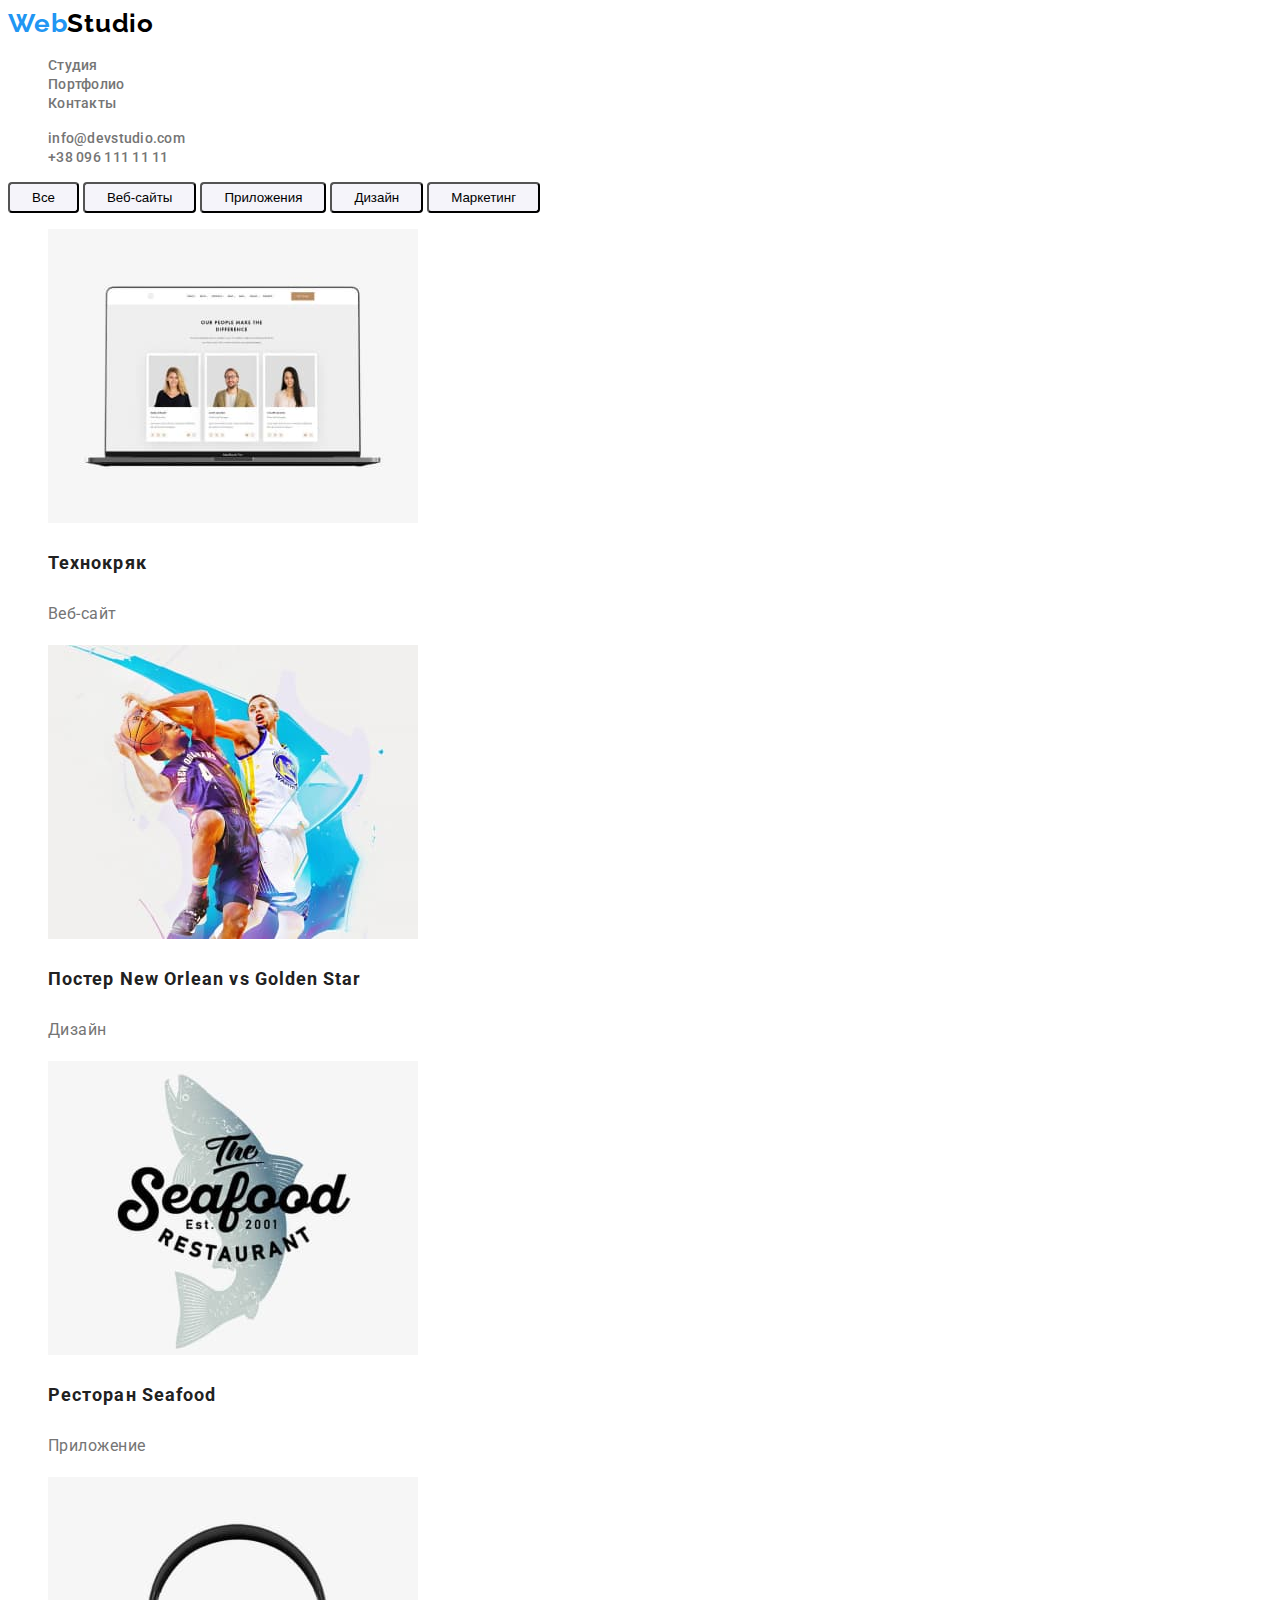
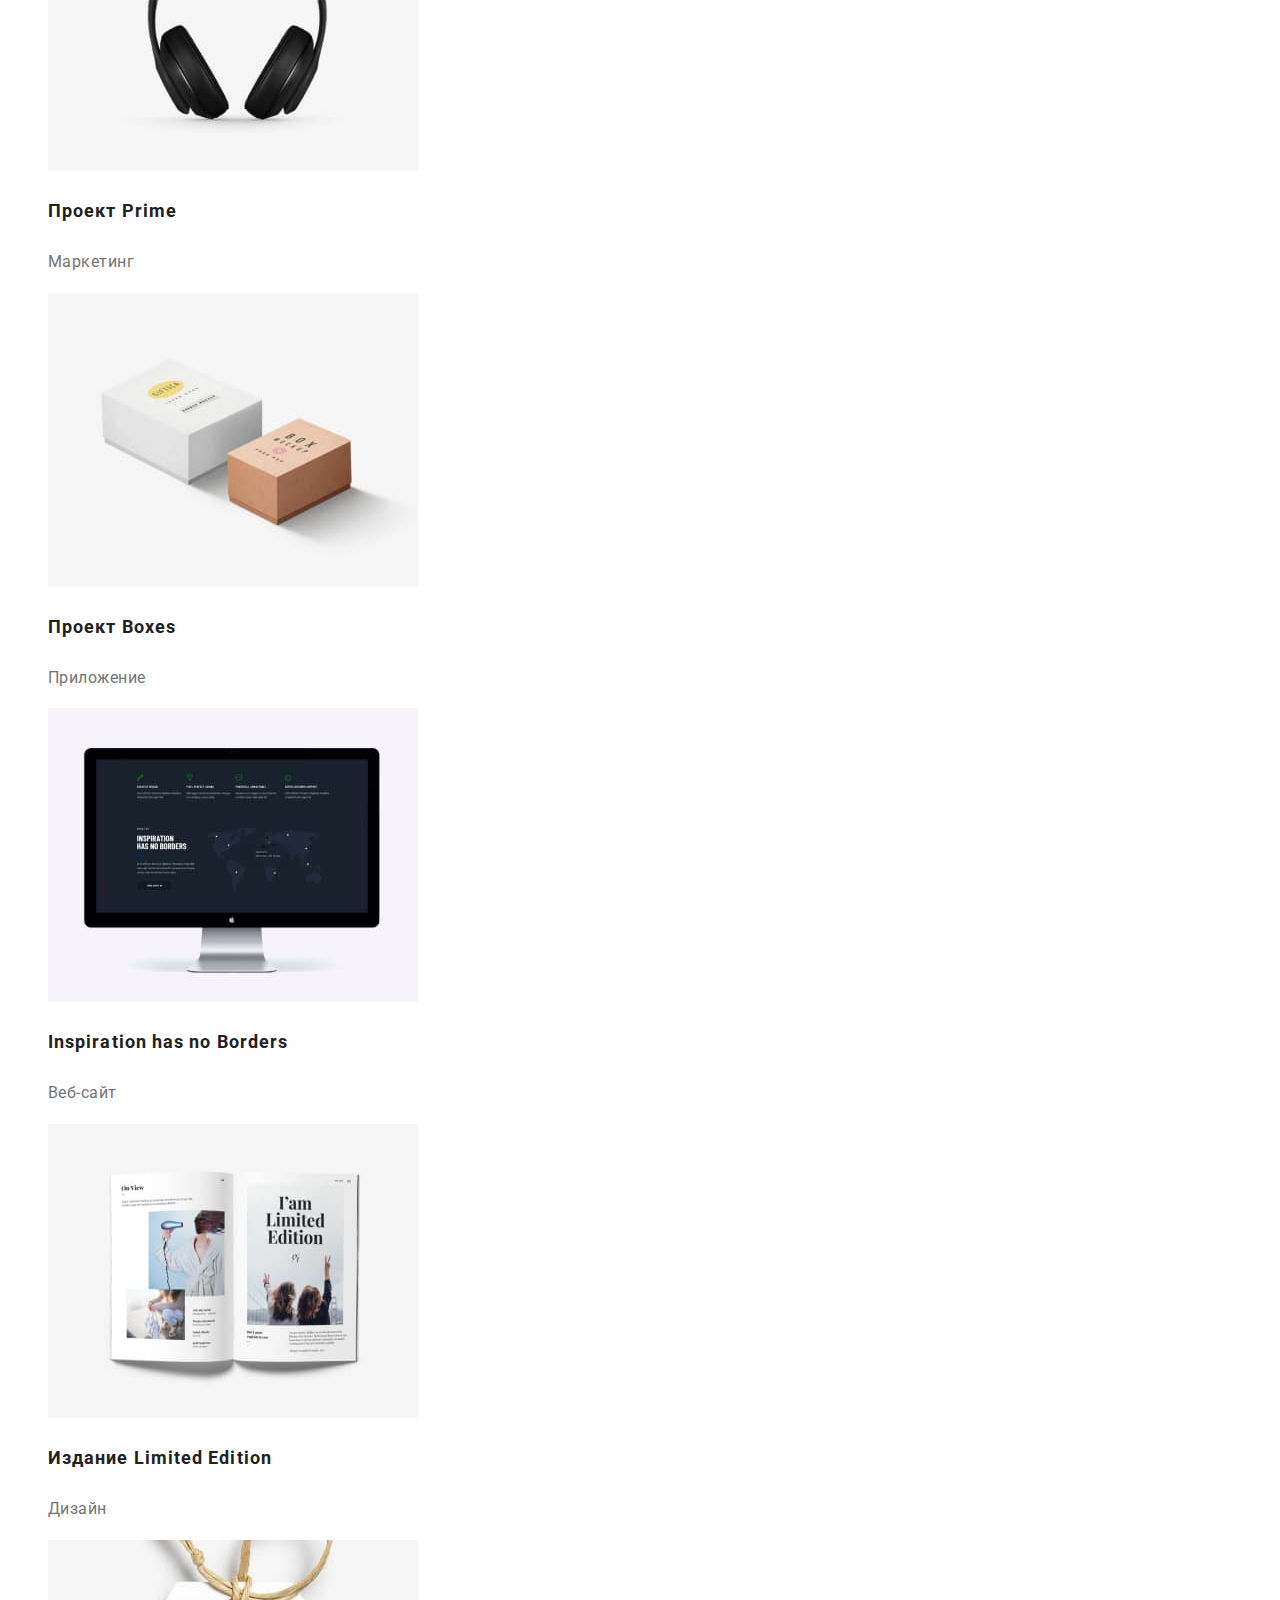
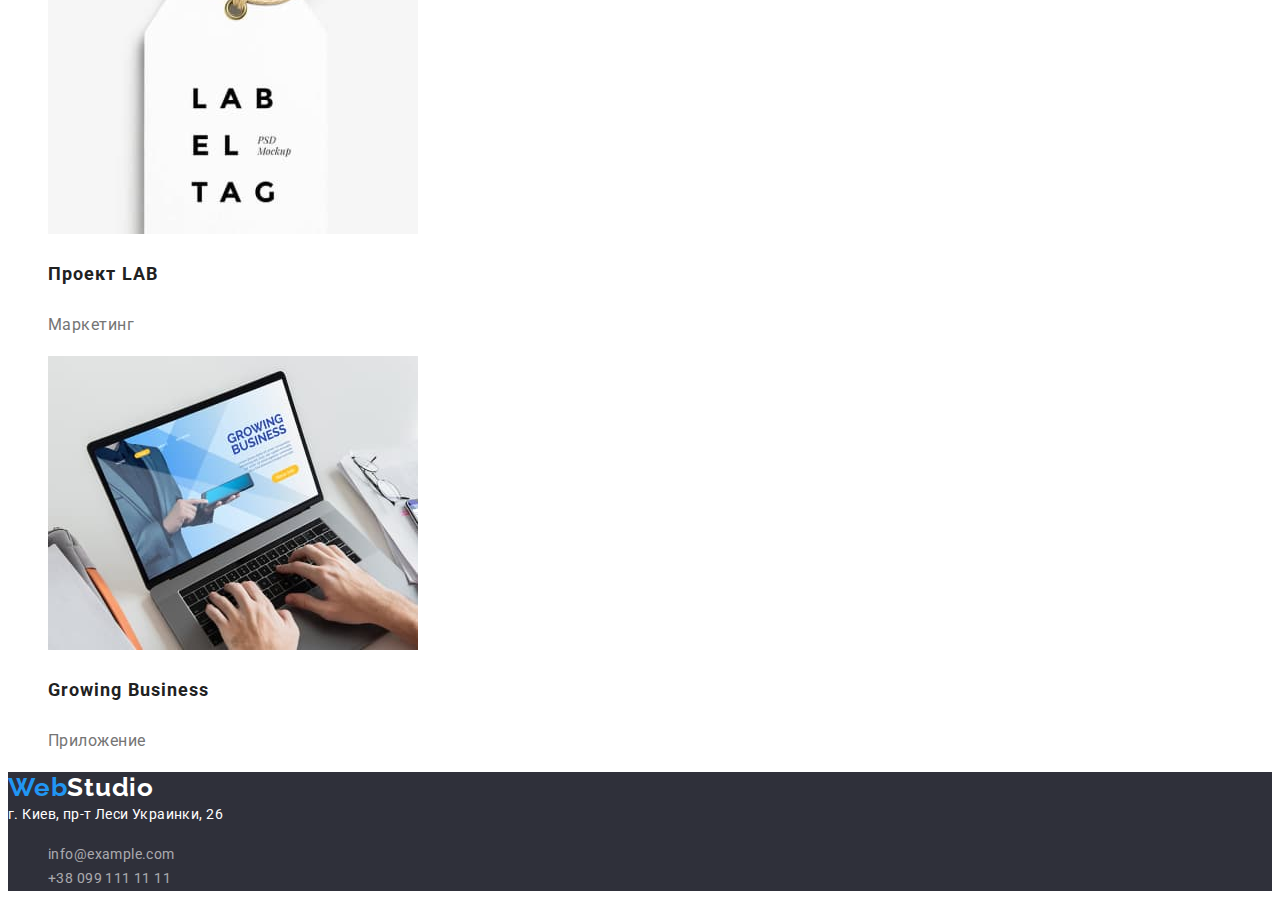
==== portfolio.html @ 0a3a9789 "Правки" ====
<!DOCTYPE html>
<html lang="ru">
  <head>
    <meta charset="UTF-8" />
    <meta http-equiv="X-UA-Compatible" content="IE=edge" />
    <meta name="viewport" content="width=device-width, initial-scale=1.0" />
    <title>Portfolio</title>
    <link rel="preconnect" href="https://fonts.googleapis.com" />
    <link rel="preconnect" href="https://fonts.gstatic.com" crossorigin />
    <link
      href="https://fonts.googleapis.com/css2?family=Raleway:wght@700&family=Roboto:wght@400;500;700;900&display=swap"
      rel="stylesheet"
    />
    <link rel="stylesheet" href="./css/styles.css" />
  </head>
  <body>
    <header class="top-main-line">
      <a class="logo-header-webstudio" href=""
        ><span class="colortext-logo">Web</span>Studio</a
      >
      <nav class="nav-header">
        <ul class="nav-header-lists">
          <li class="nav-header-list">
            <a
              class="nav-header-list-link"
              href="http://127.0.0.1:5501/index.html"
              >Студия</a
            >
          </li>
          <li class="nav-header-list">
            <a
              class="nav-header-list-link"
              href="http://127.0.0.1:5501/portfolio.html"
              >Портфолио</a
            >
          </li>
          <li class="nav-header-list">
            <a class="nav-header-list-link" href="">Контакты</a>
          </li>
        </ul>
      </nav>
      <ul class="nav-header-contacts">
        <li class="nav-header-list">
          <a
            class="nav-header-list-link contacts"
            href="mailto:info@devstudio.com"
            >info@devstudio.com</a
          >
        </li>
        <li class="nav-header-list">
          <a class="nav-header-list-link contacts" href="tel:+380961111111"
            >+38 096 111 11 11</a
          >
        </li>
      </ul>
    </header>
    <main class="main-hero">
      <section class="all-button">
        <h1 style="display: none">WebStudio</h1>
        <section class="all-button-portfolio">
          <h2 style="display: none">WebStudio</h2>
          <button class="button-portfolio" type="button">Все</button>
          <button class="button-portfolio" type="button">Веб-сайты</button>
          <button class="button-portfolio" type="button">Приложения</button>
          <button class="button-portfolio" type="button">Дизайн</button>
          <button class="button-portfolio" type="button">Маркетинг</button>
        </section>
      </section>
      <section class="hero-portfolio">
        <ul class="list-hero">
          <li class="hero-project-1">
            <img
              class="project-laptop"
              src="./img/foto-portfolio-1.jpg"
              alt="laptop"
            />
            <h3 class="name-project">Технокряк</h3>
            <p class="description-project">Веб-сайт</p>
          </li>
          <li class="hero-project-2">
            <img
              class="project-basketball"
              src="./img/foto-portfolio-2.jpg"
              alt="basketball"
            />
            <h3 class="name-project">Постер New Orlean vs Golden Star</h3>
            <p class="description-project">Дизайн</p>
          </li>
          <li class="hero-project-3">
            <img
              class="project-seafood"
              src="./img/foto-portfolio-3.jpg"
              alt="seafood"
            />
            <h3 class="name-project">Ресторан Seafood</h3>
            <p class="description-project">Приложение</p>
          </li>
          <li class="hero-project-4">
            <img
              class="project-headphones"
              src="./img/foto-portfolio-4.jpg"
              alt="headphones"
            />
            <h3 class="name-project">Проект Prime</h3>
            <p class="description-project">Маркетинг</p>
          </li>
          <li class="hero-project-5">
            <img
              class="project-boxes"
              src="./img/foto-portfolio-5.jpg"
              alt="boxes"
            />
            <h3 class="name-project">Проект Boxes</h3>
            <p class="description-project">Приложение</p>
          </li>
          <li class="hero-project-6">
            <img class="project-tv" src="./img/foto-portfolio-6.jpg" alt="tv" />
            <h3 class="name-project">Inspiration has no Borders</h3>
            <p class="description-project">Веб-сайт</p>
          </li>
          <li class="hero-project-7">
            <img
              class="project-book"
              src="./img/foto-portfolio-7.jpg"
              alt="book"
            />
            <h3 class="name-project">Издание Limited Edition</h3>
            <p class="description-project">Дизайн</p>
          </li>
          <li class="hero-project-8">
            <img
              class="project-lab"
              src="./img/foto-portfolio-8.jpg"
              alt="tag"
            />
            <h3 class="name-project">Проект LAB</h3>
            <p class="description-project">Маркетинг</p>
          </li>
          <li class="hero-project-9">
            <img
              class="project-growing-business"
              src="./img/foto-portfolio-9.jpg"
              alt="business"
            />
            <h3 class="name-project">Growing Business</h3>
            <p class="description-project">Приложение</p>
          </li>
        </ul>
      </section>
    </main>
    <footer class="lower-main-line">
      <a class="logo-footer-WebStudio" href=""
        ><span class="colortext-logo">Web</span>Studio</a
      >
      <address class="gps">г. Киев, пр-т Леси Украинки, 26</address>
      <ul class="contacts">
        <li class="contacts-foot-mail">
          <a class="foot-mail" href="mailto:info@example.com"
            >info@example.com</a
          >
        </li>
        <li class="contacts-foot-tel">
          <a class="foot-tel" href="tel:+380991111111">+38 099 111 11 11</a>
        </li>
      </ul>
    </footer>
  </body>
</html>
---- css/styles.css ----
body {
  font-family: "Roboto", sans-serif;
}
.logo-header-webstudio {
  font-family: "Raleway", sans-serif;
  font-style: normal;
  font-weight: bold;
  font-size: 26px;
  line-height: 1.19;
  letter-spacing: 0.03em;
  color: #000000;
  text-decoration: none;
}

.colortext-logo {
  color: #2196f3;
}

.nav-header-list :hover,
.nav-header-list :focus {
  color: #2196f3;
}

.nav-header-list,
.nav-header-contacts {
  list-style: none;
}

.contacts {
  color: #757575;
  text-decoration: none;
}

.nav-header-list-link {
  font-style: normal;
  font-weight: 500;
  font-size: 14px;
  line-height: 1.14;
  letter-spacing: 0.02em;
  color: #757575;
  text-decoration: none;
}

.hero-description {
  font-style: normal;
  font-weight: 900;
  font-size: 44px;
  line-height: 1.36;
  text-align: center;
  letter-spacing: 0.06em;
  text-transform: uppercase;
  color: #ffffff;
}

.hero-block {
  background: #2f303a;
}

.hero-button {
  background: #2196f3;
  box-shadow: 0px 4px 4px rgba(0, 0, 0, 0.15);
  border-radius: 4px;
  cursor: pointer;
}

.hero-button :hover,
.hero-button :focus {
  background: #188ce8;
  box-shadow: 0px 4px 4px rgba(0, 0, 0, 0.15);
  border-radius: 4px;
}

.button-name {
  font-style: normal;
  font-weight: bold;
  font-size: 16px;
  line-height: 1.87;
  display: flex;
  align-items: center;
  text-align: center;
  letter-spacing: 0.06em;
  color: #ffffff;
}

.peculiarities-work {
  font-style: normal;
  font-weight: bold;
  font-size: 14px;
  line-height: 1.14;
  letter-spacing: 0.03em;
  text-transform: uppercase;
  color: #212121;
  text-transform: uppercase;
}

.work-description {
  font-weight: normal;
  font-size: 14px;
  line-height: 1.71;
  letter-spacing: 0.03em;
  color: #757575;
}

.hours-working-title,
.our-team-peculiarities {
  font-style: normal;
  font-weight: bold;
  font-size: 36px;
  line-height: 1.16;
  text-align: center;
  letter-spacing: 0.03em;
  color: #212121;
}

.hours-working-gallery {
  list-style: none;
}

.our-team-list {
  list-style: none;
}

.worker-name {
  font-style: normal;
  font-weight: 500;
  font-size: 16px;
  line-height: 1.18;
  text-align: center;
  letter-spacing: 0.03em;
  color: #212121;
}

.our-team {
  background: #f5f4fa;
}

.our-team-position {
  font-weight: normal;
  font-size: 16px;
  line-height: 1.18;
  text-align: center;
  letter-spacing: 0.03em;
  color: #757575;
}
.gps {
  font-style: normal;
  font-weight: normal;
  font-size: 14px;
  line-height: 1.71;
  letter-spacing: 0.03em;
  color: #ffffff;
}

.lower-main-line {
  background: #2f303a;
}

.logo-footer-WebStudio {
  font-family: "Raleway", sans-serif;
  font-style: normal;
  font-weight: bold;
  font-size: 26px;
  line-height: 1.18;
  letter-spacing: 0.03em;
  color: #ffffff;
  text-decoration: none;
}

.foot-mail,
.foot-tel {
  font-style: normal;
  font-weight: normal;
  font-size: 14px;
  line-height: 1.71;
  letter-spacing: 0.03em;
  text-decoration: none;
  color: #ffffff99;
}
.contacts {
  list-style: none;
}

.foot-mail:hover,
.foot-mail:focus,
.foot-tel:hover,
.foot-tel:focus {
  color: #2196f3;
}

.button-portfolio {
  padding: 6px 22px 6px 22px;
  background: #f5f4fa;
  border-radius: 4px;
}

.button-portfolio:focus,
.button-portfolio:hover {
  background: #2196f3;
  box-shadow: 0px 3px 1px rgba(0, 0, 0, 0.1), 0px 1px 2px rgba(0, 0, 0, 0.08),
    0px 2px 2px rgba(0, 0, 0, 0.12);
  border-radius: 4px;
}
.button-portfolio {
  cursor: pointer;
}

.button-portfolio {
  background: #f5f4fa;
  border-radius: 4px;
}

.list-hero {
  list-style: none;
}

.name-project {
  font-style: normal;
  font-weight: bold;
  font-size: 18px;
  line-height: 2;
  letter-spacing: 0.06em;
  color: #212121;
}

.description-project {
  font-weight: normal;
  font-size: 16px;
  line-height: 1.87;
  letter-spacing: 0.03em;
  color: #757575;
}
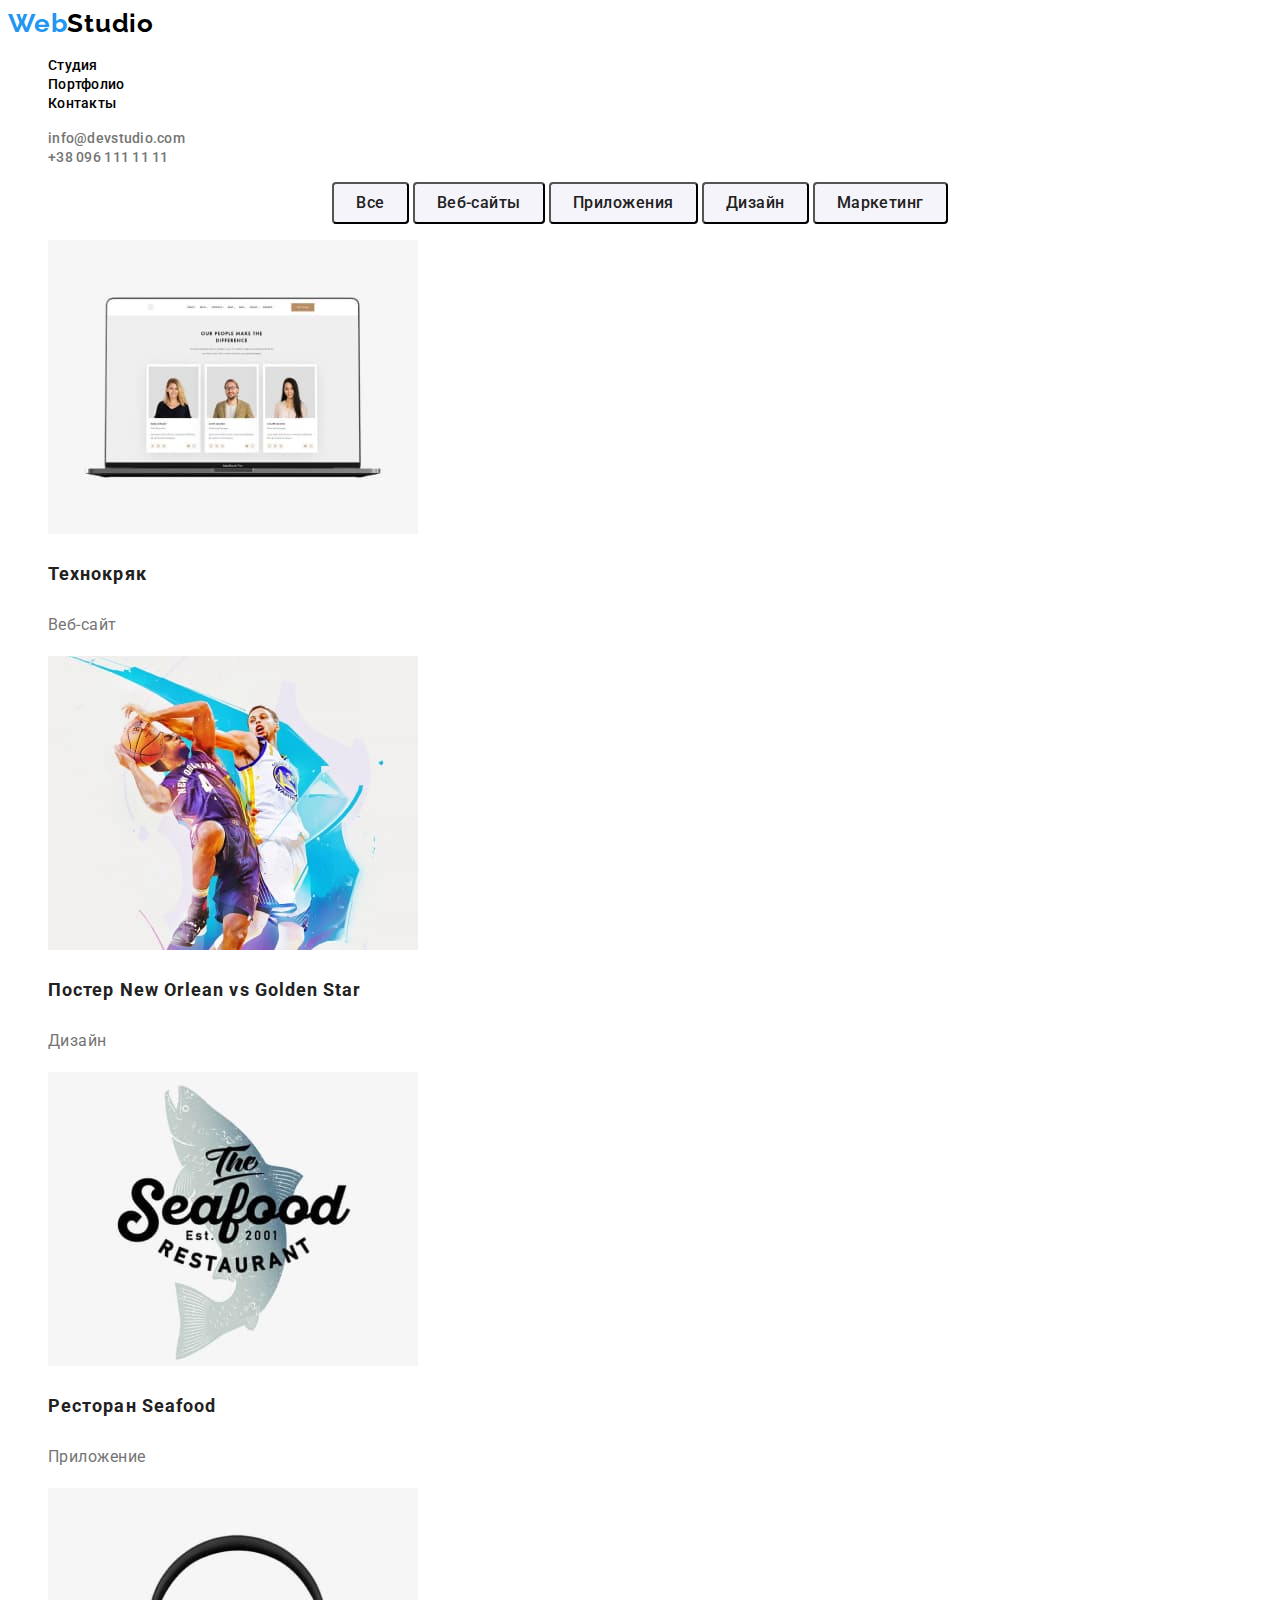
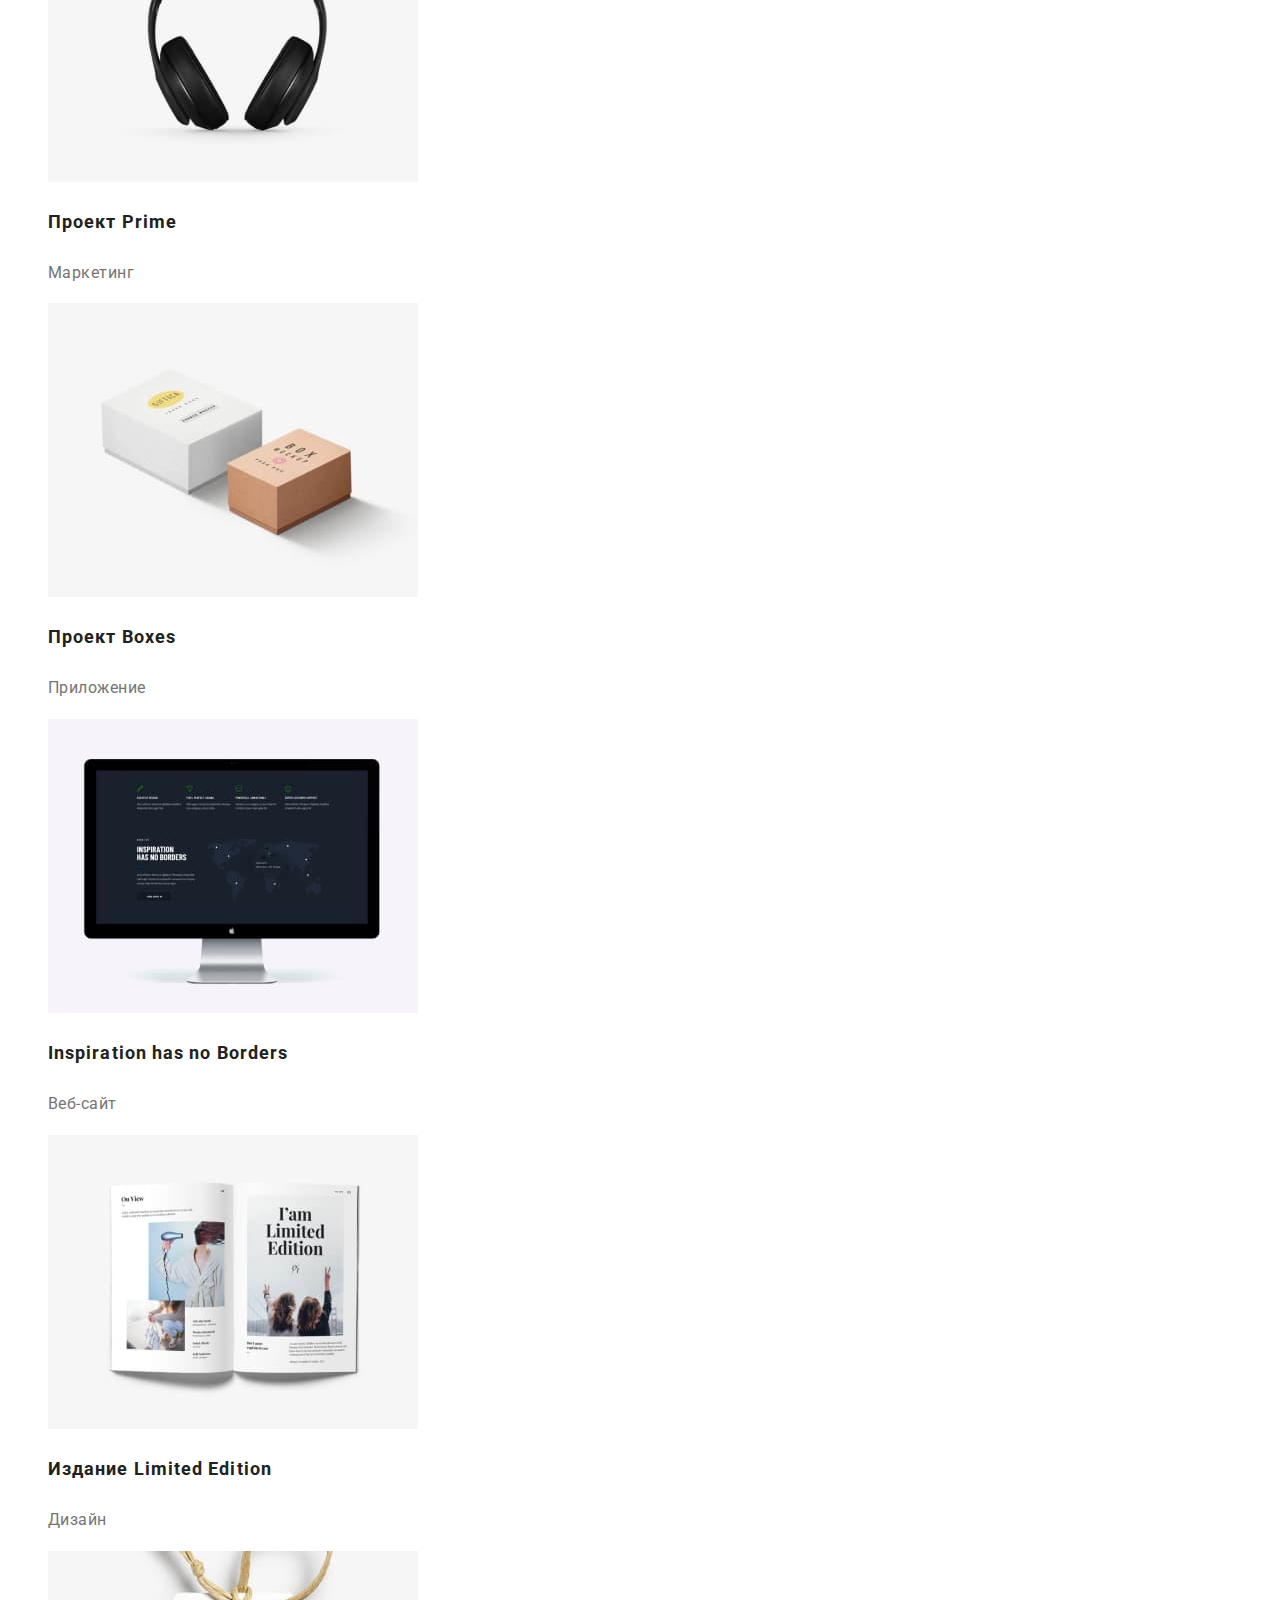
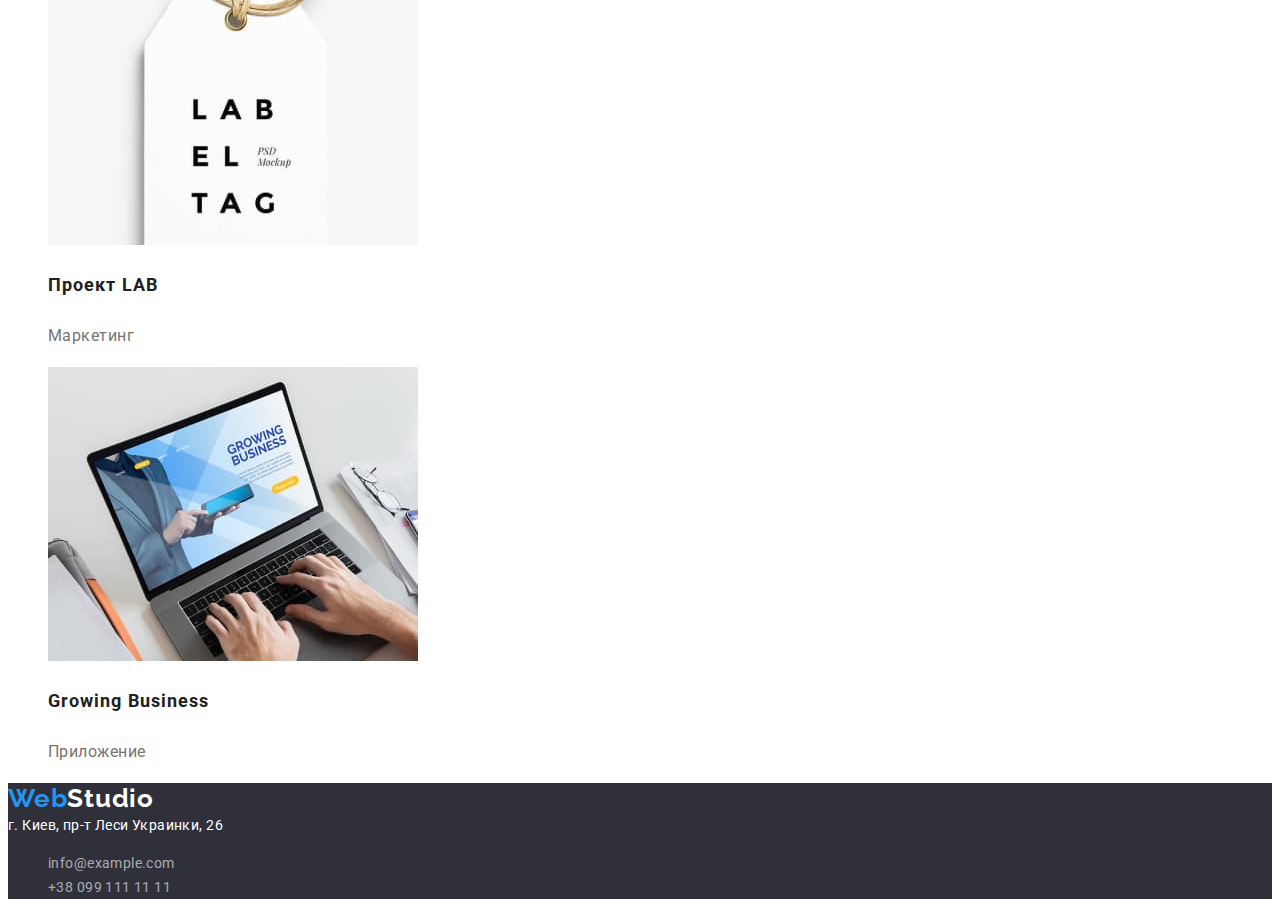
==== commit fb415ad3: "Правки" ====
--- a/portfolio.html
+++ b/portfolio.html
@@ -15,22 +15,16 @@
   </head>
   <body>
     <header class="top-main-line">
-      <a class="logo-header-webstudio" href=""
+      <a class="logo-header-webstudio" href="./index.html"
         ><span class="colortext-logo">Web</span>Studio</a
       >
       <nav class="nav-header">
         <ul class="nav-header-lists">
           <li class="nav-header-list">
-            <a
-              class="nav-header-list-link"
-              href="http://127.0.0.1:5501/index.html"
-              >Студия</a
-            >
+            <a class="nav-header-list-link" href="./index.html">Студия</a>
           </li>
           <li class="nav-header-list">
-            <a
-              class="nav-header-list-link"
-              href="http://127.0.0.1:5501/portfolio.html"
+            <a class="nav-header-list-link" href="./portfolio.html"
               >Портфолио</a
             >
           </li>
@@ -41,14 +35,12 @@
       </nav>
       <ul class="nav-header-contacts">
         <li class="nav-header-list">
-          <a
-            class="nav-header-list-link contacts"
-            href="mailto:info@devstudio.com"
+          <a class="nav-header-link contacts" href="mailto:info@devstudio.com"
             >info@devstudio.com</a
           >
         </li>
         <li class="nav-header-list">
-          <a class="nav-header-list-link contacts" href="tel:+380961111111"
+          <a class="nav-header-link contacts" href="tel:+380961111111"
             >+38 096 111 11 11</a
           >
         </li>
--- a/css/styles.css
+++ b/css/styles.css
@@ -15,7 +15,6 @@
 .colortext-logo {
   color: #2196f3;
 }
-
 .nav-header-list :hover,
 .nav-header-list :focus {
   color: #2196f3;
@@ -37,7 +36,7 @@
   font-size: 14px;
   line-height: 1.14;
   letter-spacing: 0.02em;
-  color: #757575;
+  color: #000000;
   text-decoration: none;
 }
 
@@ -54,6 +53,7 @@
 
 .hero-block {
   background: #2f303a;
+  text-align: center;
 }
 
 .hero-button {
@@ -177,6 +177,14 @@
   color: #ffffff99;
 }
 .contacts {
+  font-family: "Roboto", sans-serif;
+  font-style: normal;
+  font-weight: 500;
+  font-size: 14px;
+  line-height: 16px;
+  letter-spacing: 0.02em;
+
+  color: #757575;
   list-style: none;
 }
 
@@ -187,28 +195,32 @@
   color: #2196f3;
 }
 
+.all-button-portfolio {
+  text-align: center;
+}
+
 .button-portfolio {
+  font-family: "Roboto", sans-serif;
+  font-style: normal;
+  font-weight: 500;
+  font-size: 16px;
+  line-height: 1.62;
+  text-align: center;
+  letter-spacing: 0.03em;
+  color: #212121;
   padding: 6px 22px 6px 22px;
   background: #f5f4fa;
   border-radius: 4px;
-}
-
+  cursor: pointer;
+}
 .button-portfolio:focus,
 .button-portfolio:hover {
   background: #2196f3;
   box-shadow: 0px 3px 1px rgba(0, 0, 0, 0.1), 0px 1px 2px rgba(0, 0, 0, 0.08),
     0px 2px 2px rgba(0, 0, 0, 0.12);
   border-radius: 4px;
-}
-.button-portfolio {
-  cursor: pointer;
-}
-
-.button-portfolio {
-  background: #f5f4fa;
-  border-radius: 4px;
-}
-
+  color: #ffffff;
+}
 .list-hero {
   list-style: none;
 }
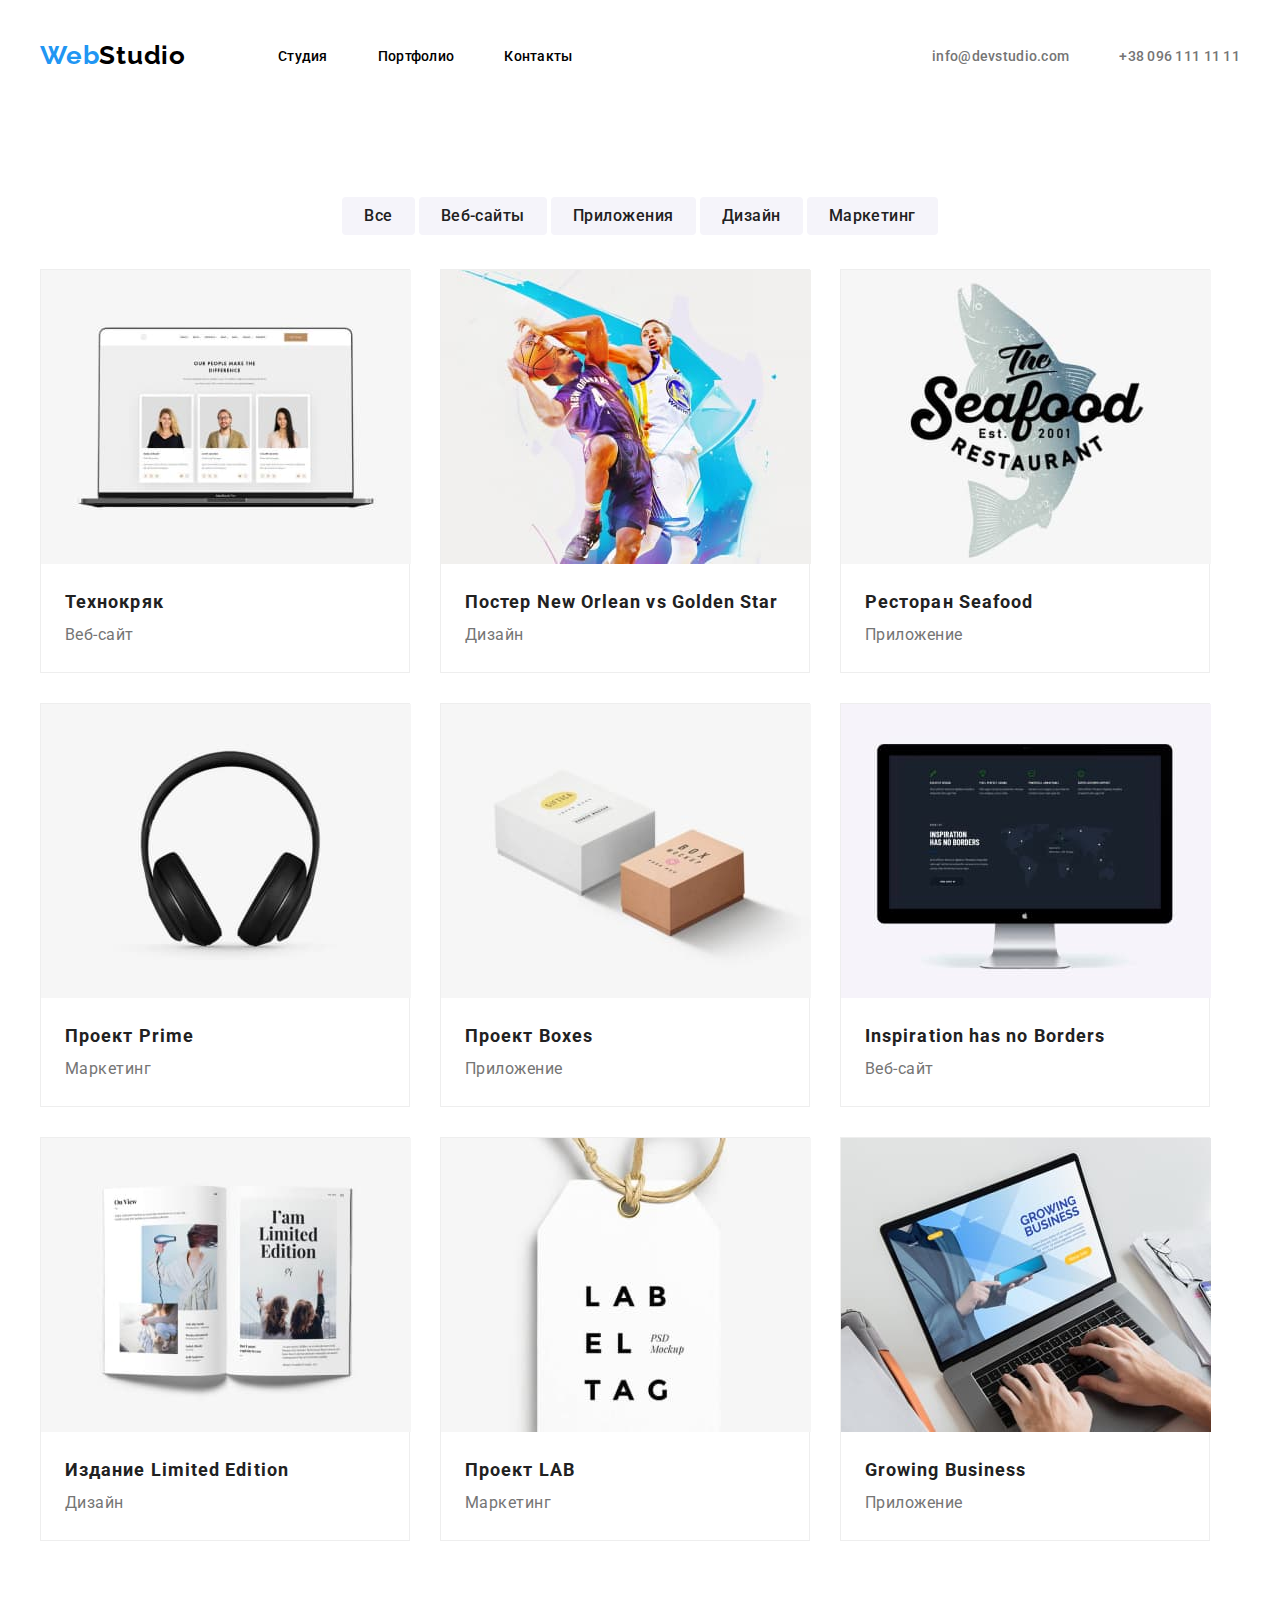
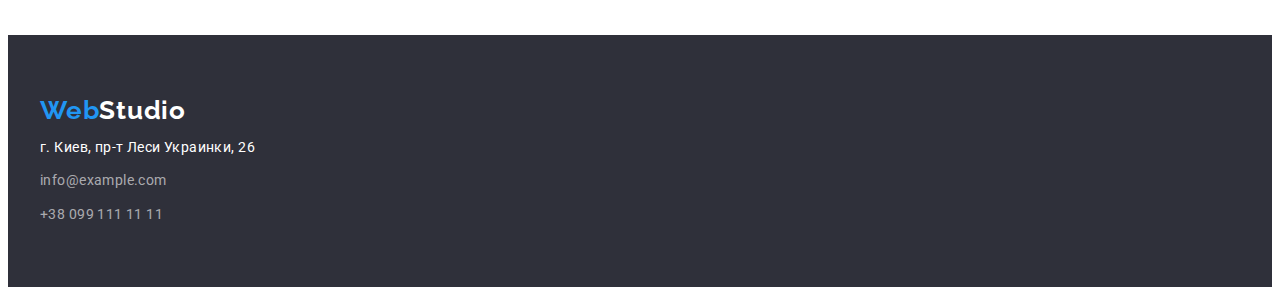
==== commit 8e8bceb4: "finish" ====
--- a/portfolio.html
+++ b/portfolio.html
@@ -11,10 +11,17 @@
       href="https://fonts.googleapis.com/css2?family=Raleway:wght@700&family=Roboto:wght@400;500;700;900&display=swap"
       rel="stylesheet"
     />
+    <link
+      rel="stylesheet"
+      href="https://cdnjs.cloudflare.com/ajax/libs/modern-normalize/1.1.0/modern-normalize.min.css"
+      integrity="sha512-wpPYUAdjBVSE4KJnH1VR1HeZfpl1ub8YT/NKx4PuQ5NmX2tKuGu6U/JRp5y+Y8XG2tV+wKQpNHVUX03MfMFn9Q=="
+      crossorigin="anonymous"
+      referrerpolicy="no-referrer"
+    />
     <link rel="stylesheet" href="./css/styles.css" />
   </head>
   <body>
-    <header class="top-main-line">
+    <header class="top-main-line container header-container">
       <a class="logo-header-webstudio" href="./index.html"
         ><span class="colortext-logo">Web</span>Studio</a
       >
@@ -33,20 +40,22 @@
           </li>
         </ul>
       </nav>
-      <ul class="nav-header-contacts">
-        <li class="nav-header-list">
-          <a class="nav-header-link contacts" href="mailto:info@devstudio.com"
-            >info@devstudio.com</a
-          >
-        </li>
-        <li class="nav-header-list">
-          <a class="nav-header-link contacts" href="tel:+380961111111"
-            >+38 096 111 11 11</a
-          >
-        </li>
-      </ul>
+      <div class="div-contacts">
+        <ul class="nav-header-contacts">
+          <li class="nav-header-list">
+            <a class="nav-header-link contacts" href="mailto:info@devstudio.com"
+              >info@devstudio.com</a
+            >
+          </li>
+          <li class="nav-header-list">
+            <a class="nav-header-link contacts" href="tel:+380961111111"
+              >+38 096 111 11 11</a
+            >
+          </li>
+        </ul>
+      </div>
     </header>
-    <main class="main-hero">
+    <main class="main-hero container">
       <section class="all-button">
         <h1 style="display: none">WebStudio</h1>
         <section class="all-button-portfolio">
@@ -60,101 +69,123 @@
       </section>
       <section class="hero-portfolio">
         <ul class="list-hero">
-          <li class="hero-project-1">
+          <li class="hero-project-1 foto-portfolio">
             <img
               class="project-laptop"
               src="./img/foto-portfolio-1.jpg"
               alt="laptop"
             />
-            <h3 class="name-project">Технокряк</h3>
-            <p class="description-project">Веб-сайт</p>
+            <div class="foto-description-portfolio">
+              <h3 class="name-project">Технокряк</h3>
+              <p class="description-project">Веб-сайт</p>
+            </div>
           </li>
-          <li class="hero-project-2">
+          <li class="hero-project-2 foto-portfolio">
             <img
               class="project-basketball"
               src="./img/foto-portfolio-2.jpg"
               alt="basketball"
             />
-            <h3 class="name-project">Постер New Orlean vs Golden Star</h3>
-            <p class="description-project">Дизайн</p>
+            <div class="foto-description-portfolio">
+              <h3 class="name-project">Постер New Orlean vs Golden Star</h3>
+              <p class="description-project">Дизайн</p>
+            </div>
           </li>
-          <li class="hero-project-3">
+          <li class="hero-project-3 foto-portfolio">
             <img
               class="project-seafood"
               src="./img/foto-portfolio-3.jpg"
               alt="seafood"
             />
-            <h3 class="name-project">Ресторан Seafood</h3>
-            <p class="description-project">Приложение</p>
+            <div class="foto-description-portfolio">
+              <h3 class="name-project">Ресторан Seafood</h3>
+              <p class="description-project">Приложение</p>
+            </div>
           </li>
-          <li class="hero-project-4">
+          <li class="hero-project-4 foto-portfolio">
             <img
               class="project-headphones"
               src="./img/foto-portfolio-4.jpg"
               alt="headphones"
             />
-            <h3 class="name-project">Проект Prime</h3>
-            <p class="description-project">Маркетинг</p>
+            <div class="foto-description-portfolio">
+              <h3 class="name-project">Проект Prime</h3>
+              <p class="description-project">Маркетинг</p>
+            </div>
           </li>
-          <li class="hero-project-5">
+          <li class="hero-project-5 foto-portfolio">
             <img
               class="project-boxes"
               src="./img/foto-portfolio-5.jpg"
               alt="boxes"
             />
-            <h3 class="name-project">Проект Boxes</h3>
-            <p class="description-project">Приложение</p>
+            <div class="foto-description-portfolio">
+              <h3 class="name-project">Проект Boxes</h3>
+              <p class="description-project">Приложение</p>
+            </div>
           </li>
-          <li class="hero-project-6">
+          <li class="hero-project-6 foto-portfolio">
             <img class="project-tv" src="./img/foto-portfolio-6.jpg" alt="tv" />
-            <h3 class="name-project">Inspiration has no Borders</h3>
-            <p class="description-project">Веб-сайт</p>
+            <div class="foto-description-portfolio">
+              <h3 class="name-project">Inspiration has no Borders</h3>
+              <p class="description-project">Веб-сайт</p>
+            </div>
           </li>
-          <li class="hero-project-7">
+          <li class="hero-project-7 foto-portfolio">
             <img
               class="project-book"
               src="./img/foto-portfolio-7.jpg"
               alt="book"
             />
-            <h3 class="name-project">Издание Limited Edition</h3>
-            <p class="description-project">Дизайн</p>
+            <div class="foto-description-portfolio">
+              <h3 class="name-project">Издание Limited Edition</h3>
+              <p class="description-project">Дизайн</p>
+            </div>
           </li>
-          <li class="hero-project-8">
+          <li class="hero-project-8 foto-portfolio">
             <img
               class="project-lab"
               src="./img/foto-portfolio-8.jpg"
               alt="tag"
             />
-            <h3 class="name-project">Проект LAB</h3>
-            <p class="description-project">Маркетинг</p>
+            <div class="foto-description-portfolio">
+              <h3 class="name-project">Проект LAB</h3>
+              <p class="description-project">Маркетинг</p>
+            </div>
           </li>
-          <li class="hero-project-9">
+          <li class="hero-project-9 foto-portfolio">
             <img
               class="project-growing-business"
               src="./img/foto-portfolio-9.jpg"
               alt="business"
             />
-            <h3 class="name-project">Growing Business</h3>
-            <p class="description-project">Приложение</p>
+            <div class="foto-description-portfolio">
+              <h3 class="name-project">Growing Business</h3>
+              <p class="description-project">Приложение</p>
+            </div>
           </li>
         </ul>
       </section>
     </main>
     <footer class="lower-main-line">
-      <a class="logo-footer-WebStudio" href=""
-        ><span class="colortext-logo">Web</span>Studio</a
-      >
-      <address class="gps">г. Киев, пр-т Леси Украинки, 26</address>
-      <ul class="contacts">
-        <li class="contacts-foot-mail">
-          <a class="foot-mail" href="mailto:info@example.com"
-            >info@example.com</a
-          >
-        </li>
-        <li class="contacts-foot-tel">
-          <a class="foot-tel" href="tel:+380991111111">+38 099 111 11 11</a>
-        </li>
-      </ul>
+      <div class="container">
+        <a class="logo-footer-WebStudio" href="">
+          <span class="colortext-logo">Web</span>Studio</a
+        >
+        <div class="footer-nav">
+          <address class="gps">г. Киев, пр-т Леси Украинки, 26</address>
+          <ul class="contacts">
+            <li class="contacts-foot-mail">
+              <a class="foot-mail" href="mailto:info@example.com"
+                >info@example.com</a
+              >
+            </li>
+            <li class="contacts-foot-tel">
+              <a class="foot-tel" href="tel:+380991111111">+38 099 111 11 11</a>
+            </li>
+          </ul>
+        </div>
+      </div>
     </footer>
   </body>
 </html>
--- a/css/styles.css
+++ b/css/styles.css
@@ -1,6 +1,62 @@
 body {
   font-family: "Roboto", sans-serif;
 }
+
+h1,
+h2,
+h3,
+h4,
+h5,
+h6,
+p {
+  margin-top: 0;
+  margin-bottom: 0;
+}
+
+ul,
+ol {
+  margin-top: 0;
+  margin-bottom: 0;
+  padding-left: 0;
+}
+
+img {
+  display: block;
+}
+
+.container {
+  width: 1200px;
+  padding-left: 15px;
+  padding-right: 15px;
+  margin-left: auto;
+  margin-right: auto;
+}
+
+.header-container {
+  display: flex;
+  align-items: center;
+  padding-top: 32px;
+  padding-bottom: 32px;
+}
+.nav-header-lists {
+  display: flex;
+  align-items: center;
+}
+
+.nav-header-list:not(:last-child) {
+  margin-right: 50px;
+}
+
+.nav-header-contacts {
+  display: flex;
+  align-items: center;
+}
+
+.div-contacts {
+  display: flex;
+  margin-left: auto;
+}
+
 .logo-header-webstudio {
   font-family: "Raleway", sans-serif;
   font-style: normal;
@@ -10,6 +66,7 @@
   letter-spacing: 0.03em;
   color: #000000;
   text-decoration: none;
+  margin-right: 92px;
 }
 
 .colortext-logo {
@@ -40,6 +97,11 @@
   text-decoration: none;
 }
 
+.main-hero {
+  margin-top: 94px;
+  margin-bottom: 94px;
+}
+
 .hero-description {
   font-style: normal;
   font-weight: 900;
@@ -51,9 +113,22 @@
   color: #ffffff;
 }
 
+.div-hero {
+  display: flex;
+  text-align: center;
+  align-items: center;
+  flex-direction: column;
+  justify-content: center;
+  background: #2f303a;
+  height: 600px;
+}
+
 .hero-block {
-  background: #2f303a;
-  text-align: center;
+  width: 1200px;
+  padding-left: 15px;
+  padding-right: 15px;
+  margin-left: auto;
+  margin-right: auto;
 }
 
 .hero-button {
@@ -76,10 +151,21 @@
   font-size: 16px;
   line-height: 1.87;
   display: flex;
-  align-items: center;
   text-align: center;
   letter-spacing: 0.06em;
   color: #ffffff;
+  padding-left: 32px;
+  padding-right: 32px;
+  padding-top: 10px;
+  padding-bottom: 10px;
+}
+
+.peculiarities {
+  display: flex;
+  flex-wrap: wrap;
+  justify-content: space-between;
+  padding-top: 94px;
+  padding-bottom: 94px;
 }
 
 .peculiarities-work {
@@ -90,7 +176,10 @@
   letter-spacing: 0.03em;
   text-transform: uppercase;
   color: #212121;
-  text-transform: uppercase;
+}
+
+.work {
+  margin-bottom: 10px;
 }
 
 .work-description {
@@ -101,6 +190,11 @@
   color: #757575;
 }
 
+.hours-working-gallery {
+  display: flex;
+  justify-content: space-between;
+}
+
 .hours-working-title,
 .our-team-peculiarities {
   font-style: normal;
@@ -110,6 +204,7 @@
   text-align: center;
   letter-spacing: 0.03em;
   color: #212121;
+  padding-bottom: 50px;
 }
 
 .hours-working-gallery {
@@ -128,10 +223,44 @@
   text-align: center;
   letter-spacing: 0.03em;
   color: #212121;
+  padding-bottom: 10px;
 }
 
 .our-team {
   background: #f5f4fa;
+  padding-bottom: 94px;
+  padding-top: 94px;
+}
+
+.our-team-list {
+  display: flex;
+  flex-wrap: wrap;
+}
+
+.team:not(:nth-child(4n)) {
+  margin-right: 30px;
+}
+
+.team:not(:nth-child(4n)) {
+  margin-bottom: 30px;
+}
+
+.team {
+  width: 270px;
+  height: 368px;
+  left: 515px;
+  top: 1635px;
+  background: #ffffff;
+  box-shadow: 0px 1px 3px rgba(0, 0, 0, 0.12), 0px 1px 1px rgba(0, 0, 0, 0.14),
+    0px 2px 1px rgba(0, 0, 0, 0.2);
+  border-radius: 0px 0px 4px 4px;
+}
+
+.foto-description {
+  display: flex;
+  flex-direction: column;
+  padding-top: 30px;
+  padding-bottom: 30px;
 }
 
 .our-team-position {
@@ -149,10 +278,14 @@
   line-height: 1.71;
   letter-spacing: 0.03em;
   color: #ffffff;
+  padding-bottom: 10px;
 }
 
 .lower-main-line {
+  display: flex;
+  align-items: center;
   background: #2f303a;
+  padding-top: 60px;
 }
 
 .logo-footer-WebStudio {
@@ -164,6 +297,13 @@
   letter-spacing: 0.03em;
   color: #ffffff;
   text-decoration: none;
+  padding-top: 0px;
+  padding-bottom: 0px;
+}
+
+.footer-nav {
+  padding-top: 10px;
+  padding-bottom: 60px;
 }
 
 .foot-mail,
@@ -177,15 +317,17 @@
   color: #ffffff99;
 }
 .contacts {
-  font-family: "Roboto", sans-serif;
   font-style: normal;
   font-weight: 500;
   font-size: 14px;
   line-height: 16px;
   letter-spacing: 0.02em;
-
   color: #757575;
   list-style: none;
+}
+
+.contacts-foot-mail {
+  padding-bottom: 10px;
 }
 
 .foot-mail:hover,
@@ -194,6 +336,16 @@
 .foot-tel:focus {
   color: #2196f3;
 }
+.all-button {
+  margin-top: 94px;
+  margin-bottom: 34px;
+}
+
+.foto-description-portfolio {
+  display: flex;
+  flex-direction: column;
+  padding: 20px 24px 20px 24px;
+}
 
 .all-button-portfolio {
   text-align: center;
@@ -212,6 +364,7 @@
   background: #f5f4fa;
   border-radius: 4px;
   cursor: pointer;
+  border: 0;
 }
 .button-portfolio:focus,
 .button-portfolio:hover {
@@ -223,6 +376,24 @@
 }
 .list-hero {
   list-style: none;
+  display: flex;
+  flex-wrap: wrap;
+}
+
+.foto-portfolio:not(:nth-child(3n)) {
+  margin-right: 30px;
+}
+
+.foto-portfolio:nth-last-child(n + 4) {
+  margin-bottom: 30px;
+}
+
+.foto-portfolio {
+  width: 370px;
+  height: 404px;
+  background: #ffffff;
+  border: 1px solid #eeeeee;
+  box-sizing: border-box;
 }
 
 .name-project {
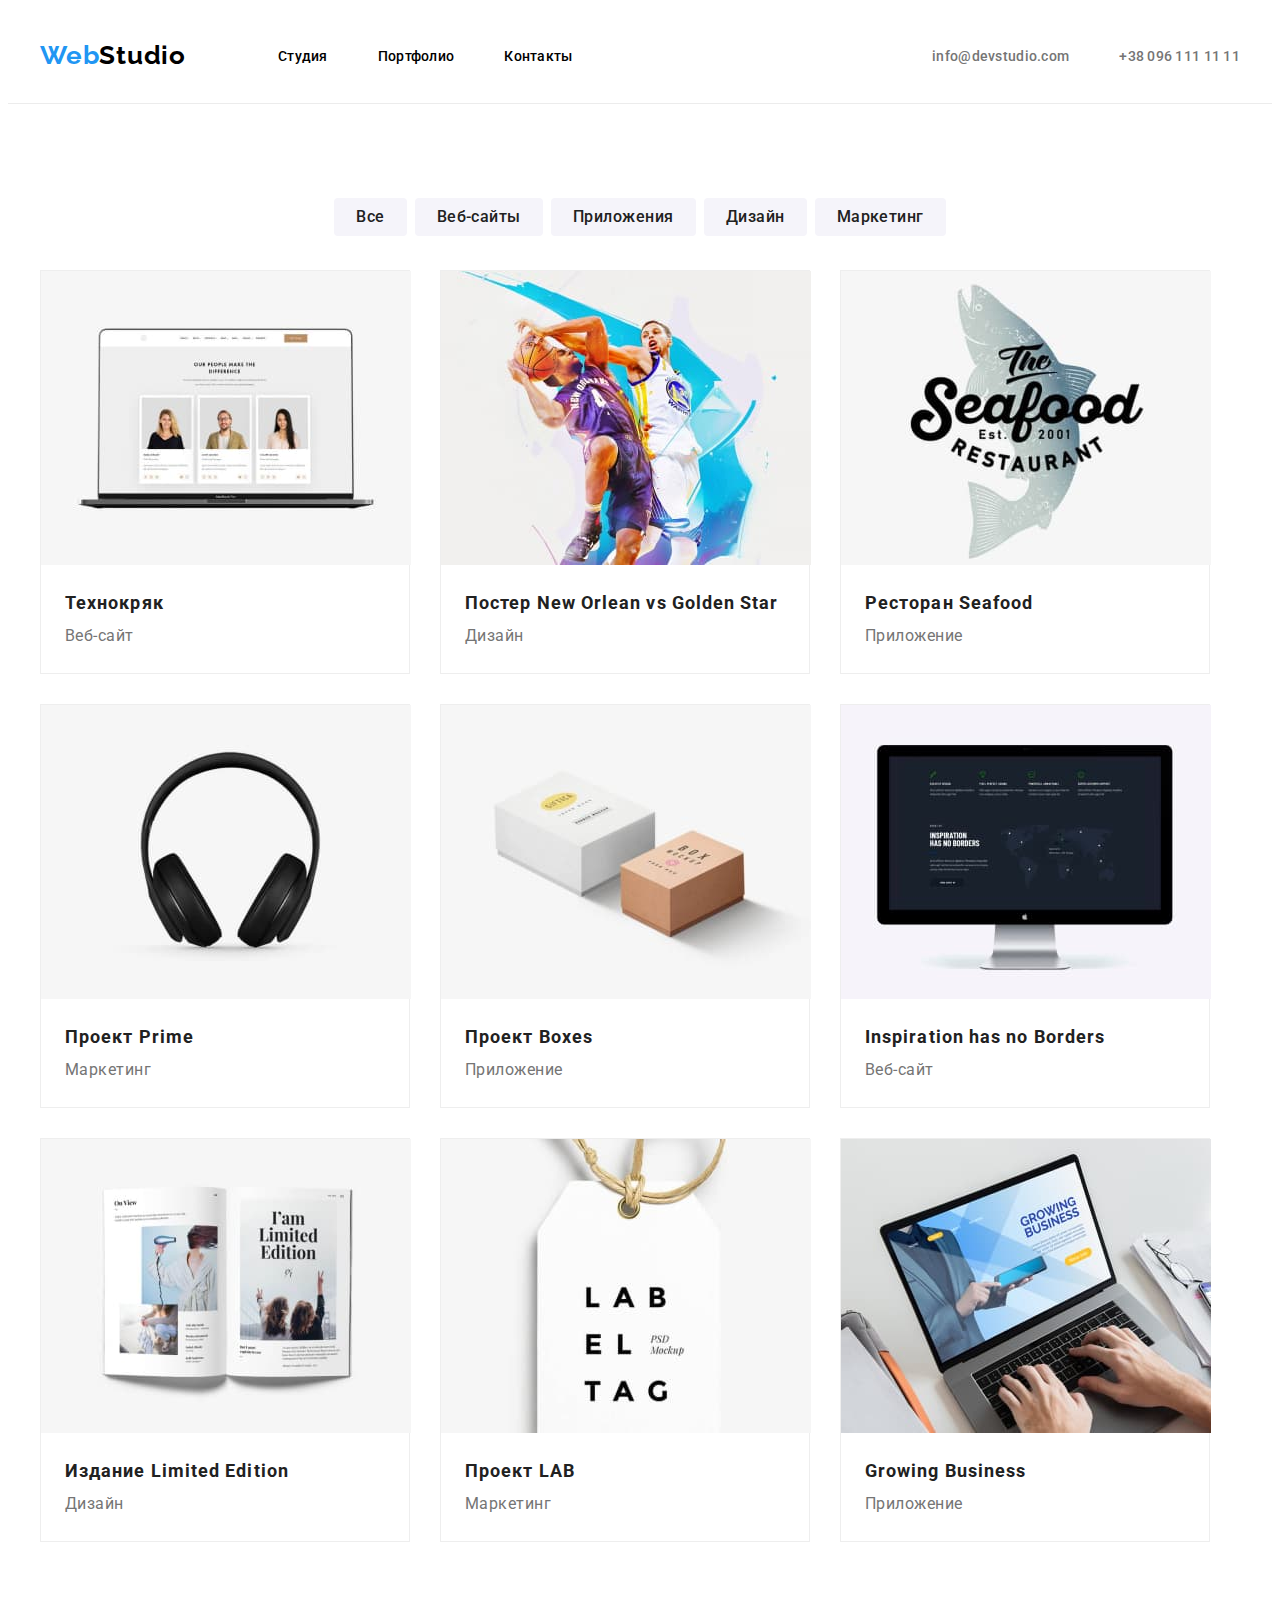
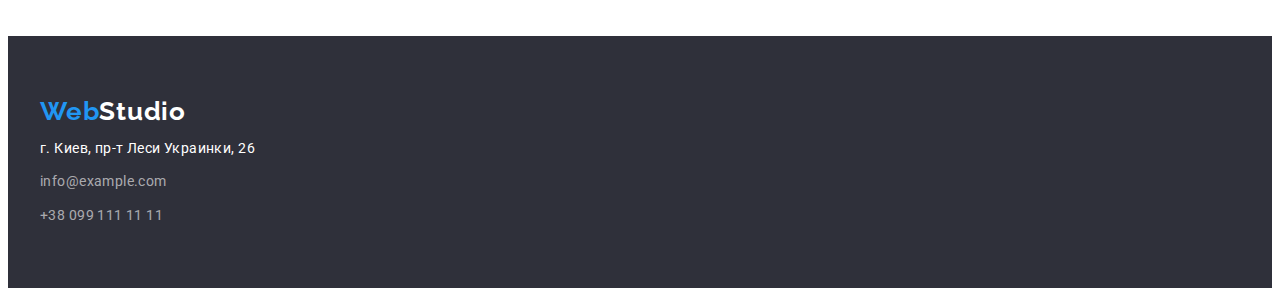
==== commit 52541794: "Правки" ====
--- a/portfolio.html
+++ b/portfolio.html
@@ -21,42 +21,153 @@
     <link rel="stylesheet" href="./css/styles.css" />
   </head>
   <body>
-    <header class="top-main-line container header-container">
-      <a class="logo-header-webstudio" href="./index.html"
-        ><span class="colortext-logo">Web</span>Studio</a
-      >
-      <nav class="nav-header">
-        <ul class="nav-header-lists">
-          <li class="nav-header-list">
-            <a class="nav-header-list-link" href="./index.html">Студия</a>
-          </li>
-          <li class="nav-header-list">
-            <a class="nav-header-list-link" href="./portfolio.html"
-              >Портфолио</a
-            >
-          </li>
-          <li class="nav-header-list">
-            <a class="nav-header-list-link" href="">Контакты</a>
-          </li>
-        </ul>
-      </nav>
-      <div class="div-contacts">
-        <ul class="nav-header-contacts">
-          <li class="nav-header-list">
-            <a class="nav-header-link contacts" href="mailto:info@devstudio.com"
-              >info@devstudio.com</a
-            >
-          </li>
-          <li class="nav-header-list">
-            <a class="nav-header-link contacts" href="tel:+380961111111"
-              >+38 096 111 11 11</a
-            >
-          </li>
-        </ul>
+    <header class="top-main-line">
+      <div class="header-container container">
+        <a class="logo-header-webstudio" href="./index.html"
+          ><span class="colortext-logo">Web</span>Studio</a
+        >
+        <nav class="nav-header">
+          <ul class="nav-header-lists">
+            <li class="nav-header-list">
+              <a class="nav-header-list-link" href="./index.html">Студия</a>
+            </li>
+            <li class="nav-header-list">
+              <a class="nav-header-list-link" href="./portfolio.html"
+                >Портфолио</a
+              >
+            </li>
+            <li class="nav-header-list">
+              <a class="nav-header-list-link" href="">Контакты</a>
+            </li>
+          </ul>
+        </nav>
+        <div class="div-contacts">
+          <ul class="nav-header-contacts">
+            <li class="nav-header-list">
+              <a
+                class="nav-header-link contacts"
+                href="mailto:info@devstudio.com"
+                >info@devstudio.com</a
+              >
+            </li>
+            <li class="nav-header-list">
+              <a class="nav-header-link contacts" href="tel:+380961111111"
+                >+38 096 111 11 11</a
+              >
+            </li>
+          </ul>
+        </div>
       </div>
     </header>
     <main class="main-hero container">
-      <section class="all-button">
+      <section class="all-button-portfolio">
+        <ul class="all-button">
+          <h2 style="display: none">WebStudio</h2>
+          <button class="button-portfolio" type="button">Все</button>
+          <button class="button-portfolio" type="button">Веб-сайты</button>
+          <button class="button-portfolio" type="button">Приложения</button>
+          <button class="button-portfolio" type="button">Дизайн</button>
+          <button class="button-portfolio" type="button">Маркетинг</button>
+        </ul>
+        <ul class="list-hero">
+          <li class="hero-project-1 foto-portfolio">
+            <img
+              class="project-laptop"
+              src="./img/foto-portfolio-1.jpg"
+              alt="laptop"
+            />
+            <div class="foto-description-portfolio">
+              <h3 class="name-project">Технокряк</h3>
+              <p class="description-project">Веб-сайт</p>
+            </div>
+          </li>
+          <li class="hero-project-2 foto-portfolio">
+            <img
+              class="project-basketball"
+              src="./img/foto-portfolio-2.jpg"
+              alt="basketball"
+            />
+            <div class="foto-description-portfolio">
+              <h3 class="name-project">Постер New Orlean vs Golden Star</h3>
+              <p class="description-project">Дизайн</p>
+            </div>
+          </li>
+          <li class="hero-project-3 foto-portfolio">
+            <img
+              class="project-seafood"
+              src="./img/foto-portfolio-3.jpg"
+              alt="seafood"
+            />
+            <div class="foto-description-portfolio">
+              <h3 class="name-project">Ресторан Seafood</h3>
+              <p class="description-project">Приложение</p>
+            </div>
+          </li>
+          <li class="hero-project-4 foto-portfolio">
+            <img
+              class="project-headphones"
+              src="./img/foto-portfolio-4.jpg"
+              alt="headphones"
+            />
+            <div class="foto-description-portfolio">
+              <h3 class="name-project">Проект Prime</h3>
+              <p class="description-project">Маркетинг</p>
+            </div>
+          </li>
+          <li class="hero-project-5 foto-portfolio">
+            <img
+              class="project-boxes"
+              src="./img/foto-portfolio-5.jpg"
+              alt="boxes"
+            />
+            <div class="foto-description-portfolio">
+              <h3 class="name-project">Проект Boxes</h3>
+              <p class="description-project">Приложение</p>
+            </div>
+          </li>
+          <li class="hero-project-6 foto-portfolio">
+            <img class="project-tv" src="./img/foto-portfolio-6.jpg" alt="tv" />
+            <div class="foto-description-portfolio">
+              <h3 class="name-project">Inspiration has no Borders</h3>
+              <p class="description-project">Веб-сайт</p>
+            </div>
+          </li>
+          <li class="hero-project-7 foto-portfolio">
+            <img
+              class="project-book"
+              src="./img/foto-portfolio-7.jpg"
+              alt="book"
+            />
+            <div class="foto-description-portfolio">
+              <h3 class="name-project">Издание Limited Edition</h3>
+              <p class="description-project">Дизайн</p>
+            </div>
+          </li>
+          <li class="hero-project-8 foto-portfolio">
+            <img
+              class="project-lab"
+              src="./img/foto-portfolio-8.jpg"
+              alt="tag"
+            />
+            <div class="foto-description-portfolio">
+              <h3 class="name-project">Проект LAB</h3>
+              <p class="description-project">Маркетинг</p>
+            </div>
+          </li>
+          <li class="hero-project-9 foto-portfolio">
+            <img
+              class="project-growing-business"
+              src="./img/foto-portfolio-9.jpg"
+              alt="business"
+            />
+            <div class="foto-description-portfolio">
+              <h3 class="name-project">Growing Business</h3>
+              <p class="description-project">Приложение</p>
+            </div>
+          </li>
+        </ul>
+      </section>
+      <!-- <section class="all-button">
         <h1 style="display: none">WebStudio</h1>
         <section class="all-button-portfolio">
           <h2 style="display: none">WebStudio</h2>
@@ -165,7 +276,7 @@
             </div>
           </li>
         </ul>
-      </section>
+      </section> -->
     </main>
     <footer class="lower-main-line">
       <div class="container">
--- a/css/styles.css
+++ b/css/styles.css
@@ -26,8 +26,6 @@
 
 .container {
   width: 1200px;
-  padding-left: 15px;
-  padding-right: 15px;
   margin-left: auto;
   margin-right: auto;
 }
@@ -38,6 +36,11 @@
   padding-top: 32px;
   padding-bottom: 32px;
 }
+
+.top-main-line {
+  border-bottom: 1px solid #ececec;
+}
+
 .nav-header-lists {
   display: flex;
   align-items: center;
@@ -97,11 +100,6 @@
   text-decoration: none;
 }
 
-.main-hero {
-  margin-top: 94px;
-  margin-bottom: 94px;
-}
-
 .hero-description {
   font-style: normal;
   font-weight: 900;
@@ -111,6 +109,11 @@
   letter-spacing: 0.06em;
   text-transform: uppercase;
   color: #ffffff;
+  padding-bottom: 30px;
+}
+
+.section-hero {
+  background: #2f303a;
 }
 
 .div-hero {
@@ -119,7 +122,6 @@
   align-items: center;
   flex-direction: column;
   justify-content: center;
-  background: #2f303a;
   height: 600px;
 }
 
@@ -127,8 +129,6 @@
   width: 1200px;
   padding-left: 15px;
   padding-right: 15px;
-  margin-left: auto;
-  margin-right: auto;
 }
 
 .hero-button {
@@ -136,6 +136,7 @@
   box-shadow: 0px 4px 4px rgba(0, 0, 0, 0.15);
   border-radius: 4px;
   cursor: pointer;
+  border: 0;
 }
 
 .hero-button :hover,
@@ -168,6 +169,10 @@
   padding-bottom: 94px;
 }
 
+.list-work {
+  list-style: none;
+}
+
 .peculiarities-work {
   font-style: normal;
   font-weight: bold;
@@ -192,7 +197,10 @@
 
 .hours-working-gallery {
   display: flex;
-  justify-content: space-between;
+}
+
+.hours-working-foto:not(:last-child) {
+  margin-right: 30px;
 }
 
 .hours-working-title,
@@ -204,15 +212,20 @@
   text-align: center;
   letter-spacing: 0.03em;
   color: #212121;
-  padding-bottom: 50px;
 }
 
 .hours-working-gallery {
   list-style: none;
+  margin-top: 50px;
 }
 
 .our-team-list {
-  list-style: none;
+  padding-top: 50px;
+  display: flex;
+  list-style: none;
+}
+
+.team-box {
 }
 
 .worker-name {
@@ -223,7 +236,8 @@
   text-align: center;
   letter-spacing: 0.03em;
   color: #212121;
-  padding-bottom: 10px;
+  padding-bottom: 5px;
+  padding-top: 30px;
 }
 
 .our-team {
@@ -232,17 +246,8 @@
   padding-top: 94px;
 }
 
-.our-team-list {
-  display: flex;
-  flex-wrap: wrap;
-}
-
 .team:not(:nth-child(4n)) {
   margin-right: 30px;
-}
-
-.team:not(:nth-child(4n)) {
-  margin-bottom: 30px;
 }
 
 .team {
@@ -256,13 +261,6 @@
   border-radius: 0px 0px 4px 4px;
 }
 
-.foto-description {
-  display: flex;
-  flex-direction: column;
-  padding-top: 30px;
-  padding-bottom: 30px;
-}
-
 .our-team-position {
   font-weight: normal;
   font-size: 16px;
@@ -270,6 +268,8 @@
   text-align: center;
   letter-spacing: 0.03em;
   color: #757575;
+  padding-top: 5px;
+  padding-bottom: 30px;
 }
 .gps {
   font-style: normal;
@@ -286,6 +286,7 @@
   align-items: center;
   background: #2f303a;
   padding-top: 60px;
+  padding-bottom: 60px;
 }
 
 .logo-footer-WebStudio {
@@ -303,7 +304,6 @@
 
 .footer-nav {
   padding-top: 10px;
-  padding-bottom: 60px;
 }
 
 .foot-mail,
@@ -336,8 +336,14 @@
 .foot-tel:focus {
   color: #2196f3;
 }
+
+.button-portfolio:not(:last-child) {
+  margin-right: 8px;
+}
+
 .all-button {
-  margin-top: 94px;
+  display: flex;
+  justify-content: center;
   margin-bottom: 34px;
 }
 
@@ -348,7 +354,8 @@
 }
 
 .all-button-portfolio {
-  text-align: center;
+  padding-top: 94px;
+  padding-bottom: 94px;
 }
 
 .button-portfolio {
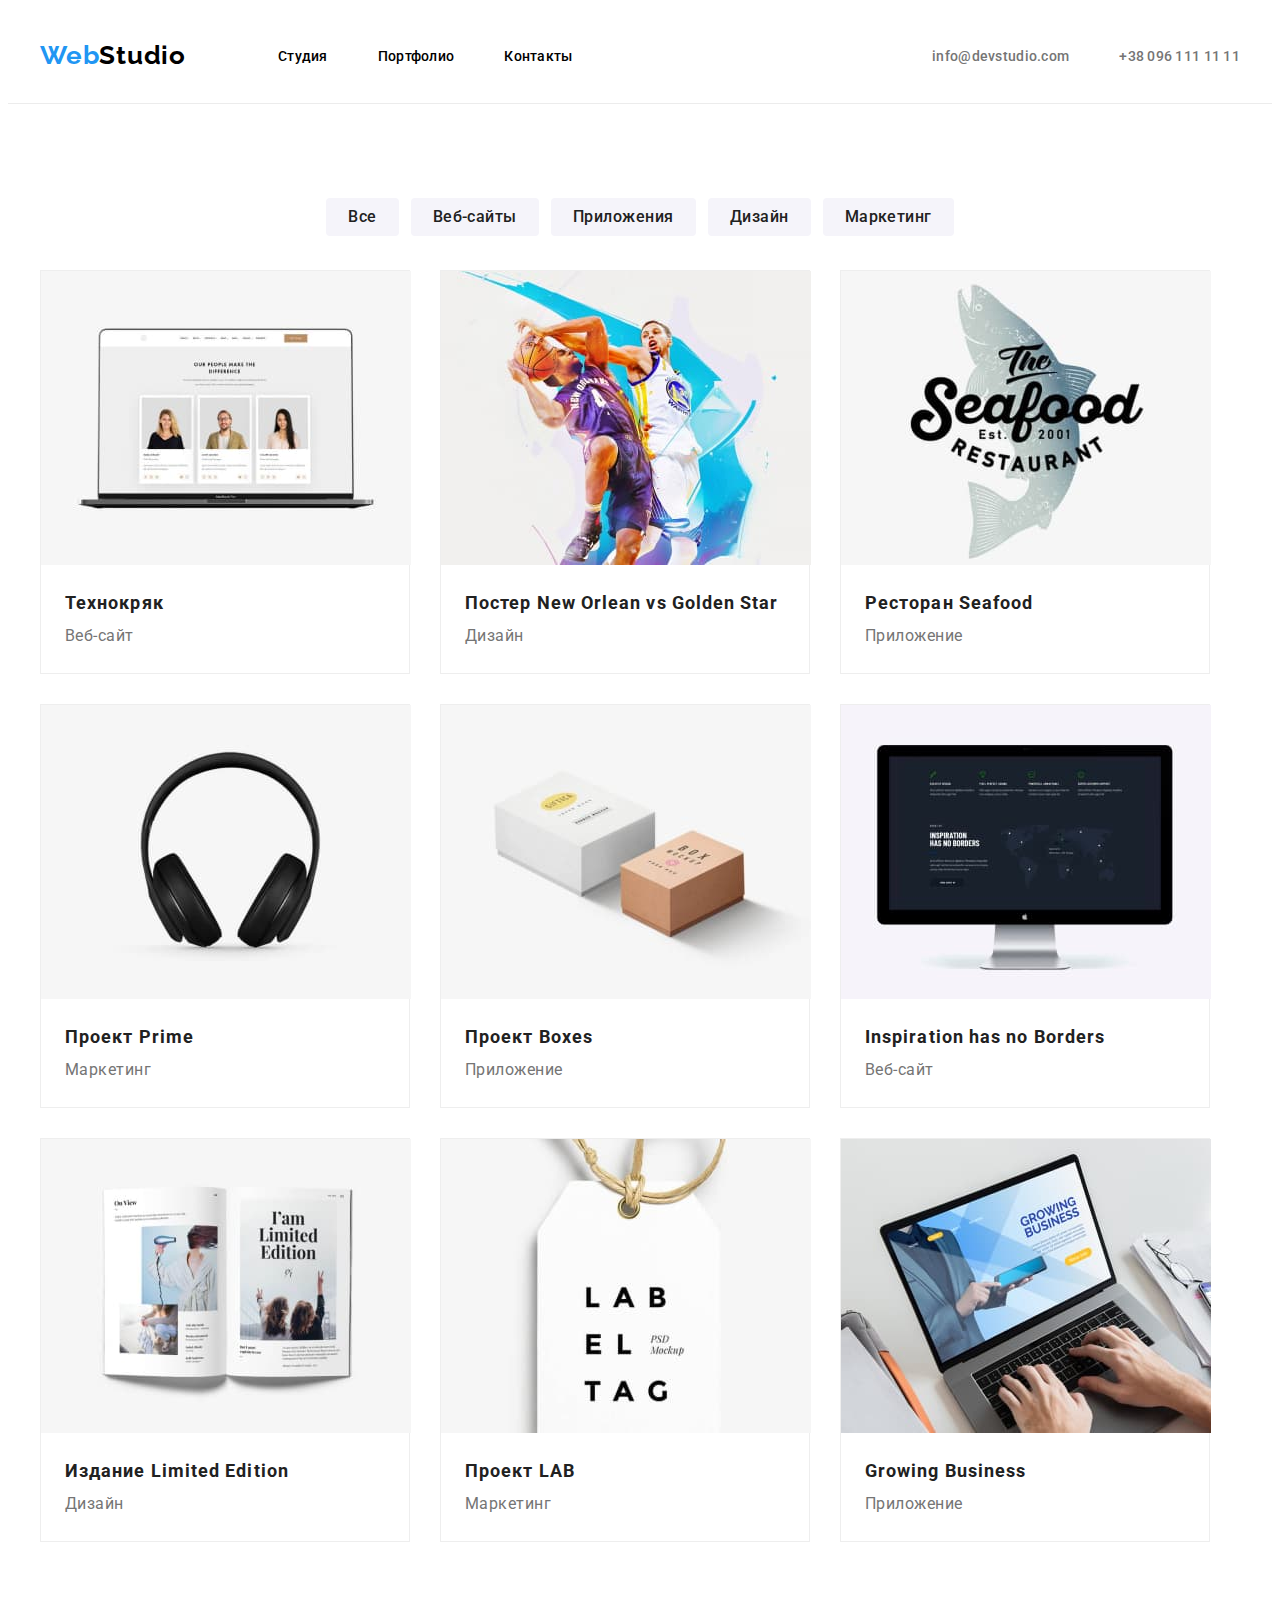
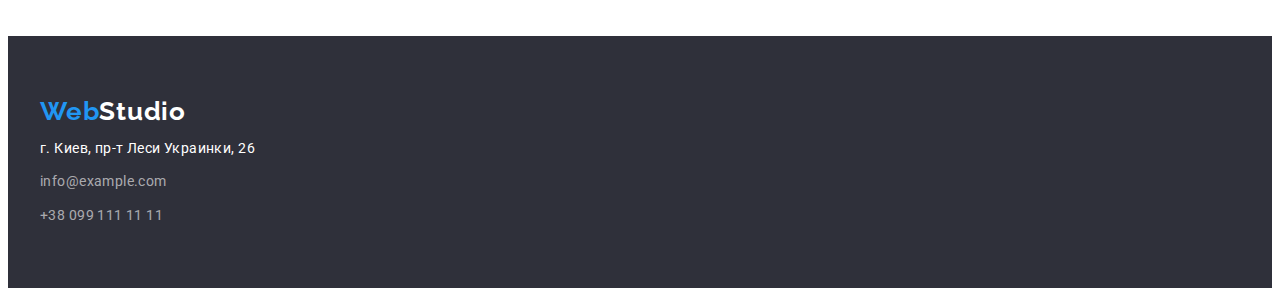
==== commit eb0a0d3f: "Правки" ====
--- a/portfolio.html
+++ b/portfolio.html
@@ -62,12 +62,13 @@
     <main class="main-hero container">
       <section class="all-button-portfolio">
         <ul class="all-button">
-          <h2 style="display: none">WebStudio</h2>
-          <button class="button-portfolio" type="button">Все</button>
-          <button class="button-portfolio" type="button">Веб-сайты</button>
-          <button class="button-portfolio" type="button">Приложения</button>
-          <button class="button-portfolio" type="button">Дизайн</button>
-          <button class="button-portfolio" type="button">Маркетинг</button>
+          <li class="list-button">
+            <button class="button-portfolio" type="button">Все</button>
+            <button class="button-portfolio" type="button">Веб-сайты</button>
+            <button class="button-portfolio" type="button">Приложения</button>
+            <button class="button-portfolio" type="button">Дизайн</button>
+            <button class="button-portfolio" type="button">Маркетинг</button>
+          </li>
         </ul>
         <ul class="list-hero">
           <li class="hero-project-1 foto-portfolio">
@@ -167,116 +168,6 @@
           </li>
         </ul>
       </section>
-      <!-- <section class="all-button">
-        <h1 style="display: none">WebStudio</h1>
-        <section class="all-button-portfolio">
-          <h2 style="display: none">WebStudio</h2>
-          <button class="button-portfolio" type="button">Все</button>
-          <button class="button-portfolio" type="button">Веб-сайты</button>
-          <button class="button-portfolio" type="button">Приложения</button>
-          <button class="button-portfolio" type="button">Дизайн</button>
-          <button class="button-portfolio" type="button">Маркетинг</button>
-        </section>
-      </section>
-      <section class="hero-portfolio">
-        <ul class="list-hero">
-          <li class="hero-project-1 foto-portfolio">
-            <img
-              class="project-laptop"
-              src="./img/foto-portfolio-1.jpg"
-              alt="laptop"
-            />
-            <div class="foto-description-portfolio">
-              <h3 class="name-project">Технокряк</h3>
-              <p class="description-project">Веб-сайт</p>
-            </div>
-          </li>
-          <li class="hero-project-2 foto-portfolio">
-            <img
-              class="project-basketball"
-              src="./img/foto-portfolio-2.jpg"
-              alt="basketball"
-            />
-            <div class="foto-description-portfolio">
-              <h3 class="name-project">Постер New Orlean vs Golden Star</h3>
-              <p class="description-project">Дизайн</p>
-            </div>
-          </li>
-          <li class="hero-project-3 foto-portfolio">
-            <img
-              class="project-seafood"
-              src="./img/foto-portfolio-3.jpg"
-              alt="seafood"
-            />
-            <div class="foto-description-portfolio">
-              <h3 class="name-project">Ресторан Seafood</h3>
-              <p class="description-project">Приложение</p>
-            </div>
-          </li>
-          <li class="hero-project-4 foto-portfolio">
-            <img
-              class="project-headphones"
-              src="./img/foto-portfolio-4.jpg"
-              alt="headphones"
-            />
-            <div class="foto-description-portfolio">
-              <h3 class="name-project">Проект Prime</h3>
-              <p class="description-project">Маркетинг</p>
-            </div>
-          </li>
-          <li class="hero-project-5 foto-portfolio">
-            <img
-              class="project-boxes"
-              src="./img/foto-portfolio-5.jpg"
-              alt="boxes"
-            />
-            <div class="foto-description-portfolio">
-              <h3 class="name-project">Проект Boxes</h3>
-              <p class="description-project">Приложение</p>
-            </div>
-          </li>
-          <li class="hero-project-6 foto-portfolio">
-            <img class="project-tv" src="./img/foto-portfolio-6.jpg" alt="tv" />
-            <div class="foto-description-portfolio">
-              <h3 class="name-project">Inspiration has no Borders</h3>
-              <p class="description-project">Веб-сайт</p>
-            </div>
-          </li>
-          <li class="hero-project-7 foto-portfolio">
-            <img
-              class="project-book"
-              src="./img/foto-portfolio-7.jpg"
-              alt="book"
-            />
-            <div class="foto-description-portfolio">
-              <h3 class="name-project">Издание Limited Edition</h3>
-              <p class="description-project">Дизайн</p>
-            </div>
-          </li>
-          <li class="hero-project-8 foto-portfolio">
-            <img
-              class="project-lab"
-              src="./img/foto-portfolio-8.jpg"
-              alt="tag"
-            />
-            <div class="foto-description-portfolio">
-              <h3 class="name-project">Проект LAB</h3>
-              <p class="description-project">Маркетинг</p>
-            </div>
-          </li>
-          <li class="hero-project-9 foto-portfolio">
-            <img
-              class="project-growing-business"
-              src="./img/foto-portfolio-9.jpg"
-              alt="business"
-            />
-            <div class="foto-description-portfolio">
-              <h3 class="name-project">Growing Business</h3>
-              <p class="description-project">Приложение</p>
-            </div>
-          </li>
-        </ul>
-      </section> -->
     </main>
     <footer class="lower-main-line">
       <div class="container">
--- a/css/styles.css
+++ b/css/styles.css
@@ -347,6 +347,10 @@
   margin-bottom: 34px;
 }
 
+.list-button {
+  list-style: none;
+}
+
 .foto-description-portfolio {
   display: flex;
   flex-direction: column;
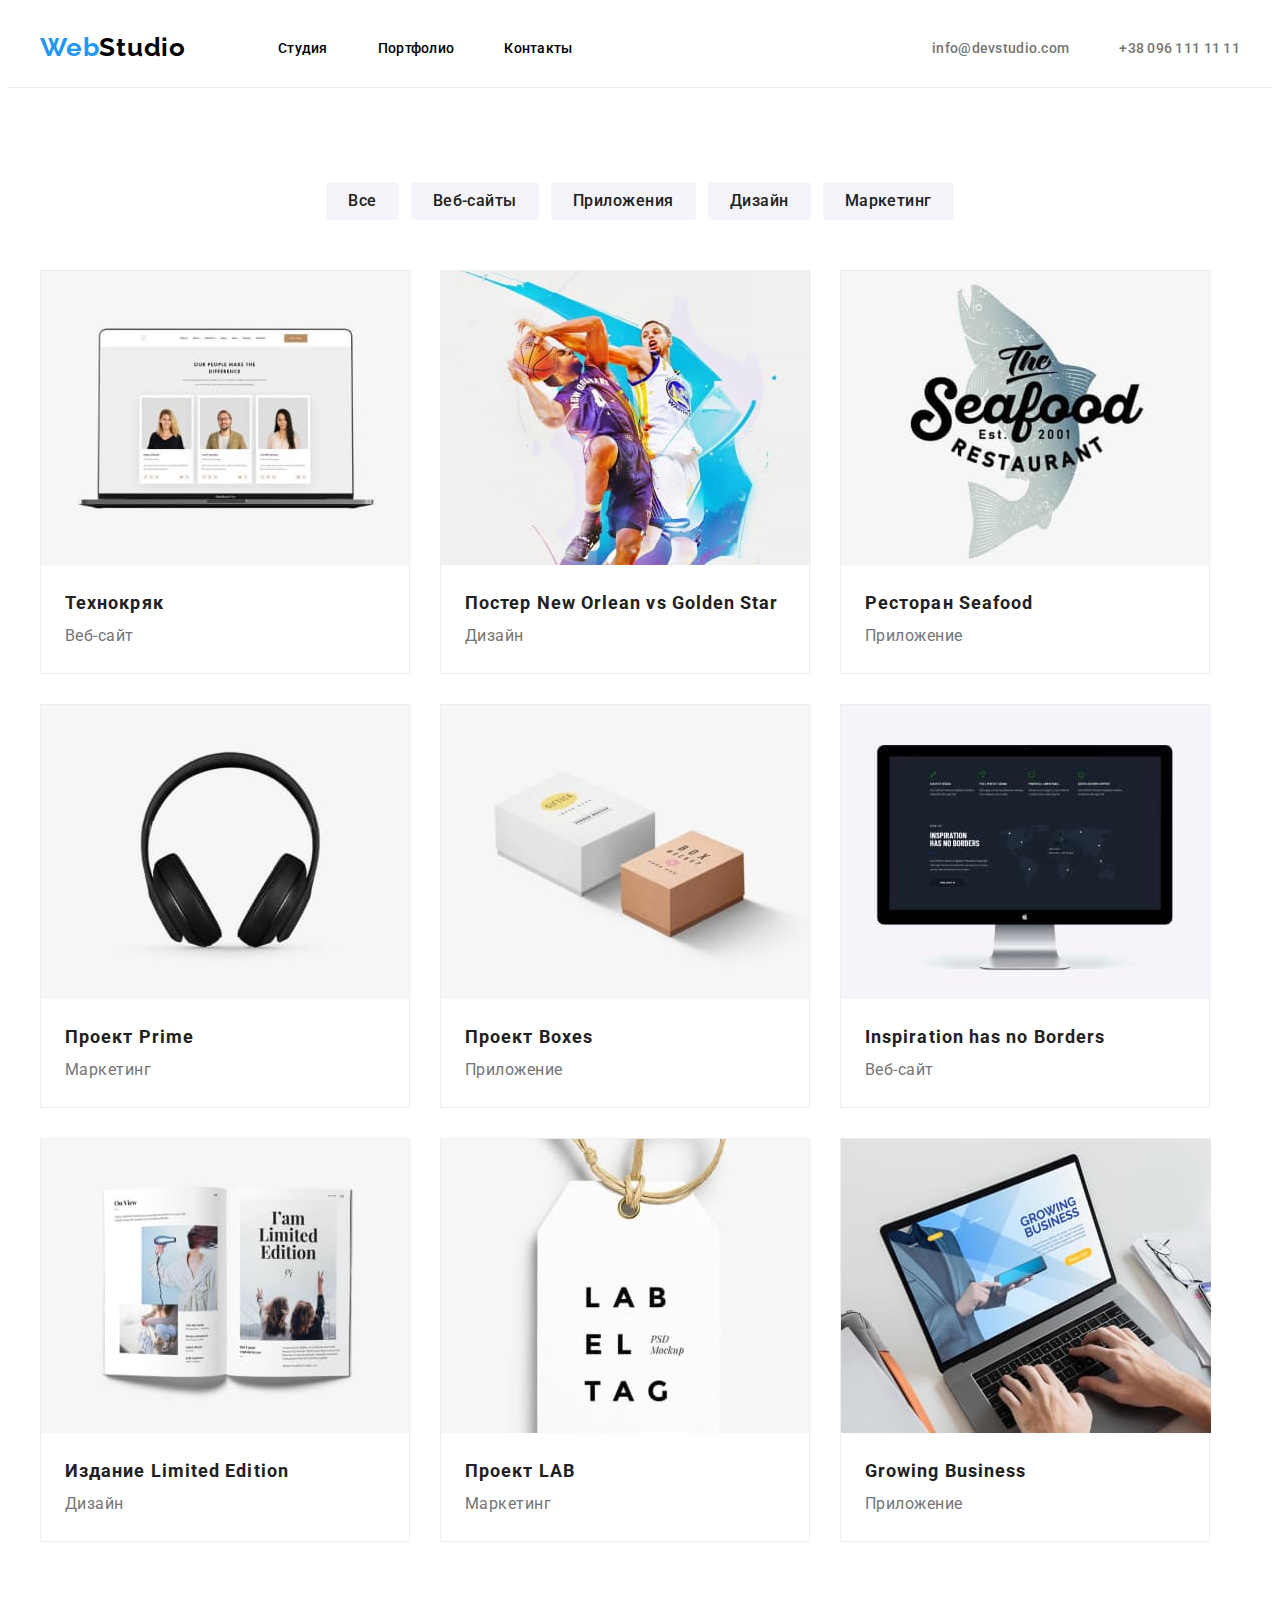
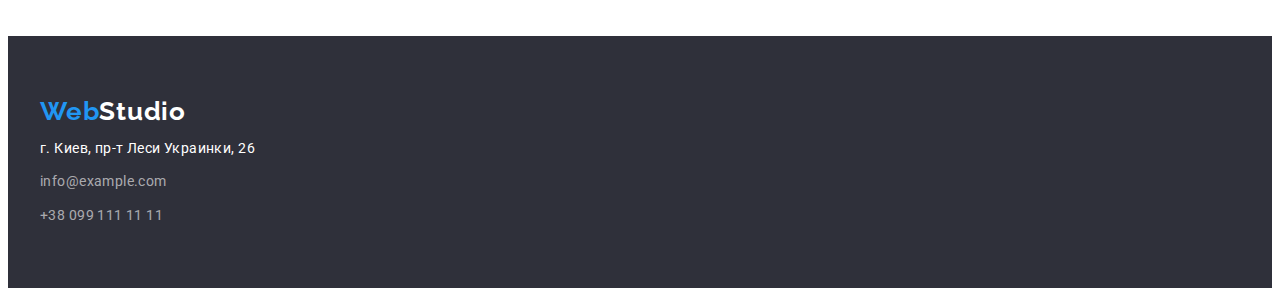
==== commit d603452e: "Правки" ====
--- a/portfolio.html
+++ b/portfolio.html
@@ -59,114 +59,120 @@
         </div>
       </div>
     </header>
-    <main class="main-hero container">
+    <main class="main-hero">
       <section class="all-button-portfolio">
-        <ul class="all-button">
-          <li class="list-button">
-            <button class="button-portfolio" type="button">Все</button>
-            <button class="button-portfolio" type="button">Веб-сайты</button>
-            <button class="button-portfolio" type="button">Приложения</button>
-            <button class="button-portfolio" type="button">Дизайн</button>
-            <button class="button-portfolio" type="button">Маркетинг</button>
-          </li>
-        </ul>
-        <ul class="list-hero">
-          <li class="hero-project-1 foto-portfolio">
-            <img
-              class="project-laptop"
-              src="./img/foto-portfolio-1.jpg"
-              alt="laptop"
-            />
-            <div class="foto-description-portfolio">
-              <h3 class="name-project">Технокряк</h3>
-              <p class="description-project">Веб-сайт</p>
-            </div>
-          </li>
-          <li class="hero-project-2 foto-portfolio">
-            <img
-              class="project-basketball"
-              src="./img/foto-portfolio-2.jpg"
-              alt="basketball"
-            />
-            <div class="foto-description-portfolio">
-              <h3 class="name-project">Постер New Orlean vs Golden Star</h3>
-              <p class="description-project">Дизайн</p>
-            </div>
-          </li>
-          <li class="hero-project-3 foto-portfolio">
-            <img
-              class="project-seafood"
-              src="./img/foto-portfolio-3.jpg"
-              alt="seafood"
-            />
-            <div class="foto-description-portfolio">
-              <h3 class="name-project">Ресторан Seafood</h3>
-              <p class="description-project">Приложение</p>
-            </div>
-          </li>
-          <li class="hero-project-4 foto-portfolio">
-            <img
-              class="project-headphones"
-              src="./img/foto-portfolio-4.jpg"
-              alt="headphones"
-            />
-            <div class="foto-description-portfolio">
-              <h3 class="name-project">Проект Prime</h3>
-              <p class="description-project">Маркетинг</p>
-            </div>
-          </li>
-          <li class="hero-project-5 foto-portfolio">
-            <img
-              class="project-boxes"
-              src="./img/foto-portfolio-5.jpg"
-              alt="boxes"
-            />
-            <div class="foto-description-portfolio">
-              <h3 class="name-project">Проект Boxes</h3>
-              <p class="description-project">Приложение</p>
-            </div>
-          </li>
-          <li class="hero-project-6 foto-portfolio">
-            <img class="project-tv" src="./img/foto-portfolio-6.jpg" alt="tv" />
-            <div class="foto-description-portfolio">
-              <h3 class="name-project">Inspiration has no Borders</h3>
-              <p class="description-project">Веб-сайт</p>
-            </div>
-          </li>
-          <li class="hero-project-7 foto-portfolio">
-            <img
-              class="project-book"
-              src="./img/foto-portfolio-7.jpg"
-              alt="book"
-            />
-            <div class="foto-description-portfolio">
-              <h3 class="name-project">Издание Limited Edition</h3>
-              <p class="description-project">Дизайн</p>
-            </div>
-          </li>
-          <li class="hero-project-8 foto-portfolio">
-            <img
-              class="project-lab"
-              src="./img/foto-portfolio-8.jpg"
-              alt="tag"
-            />
-            <div class="foto-description-portfolio">
-              <h3 class="name-project">Проект LAB</h3>
-              <p class="description-project">Маркетинг</p>
-            </div>
-          </li>
-          <li class="hero-project-9 foto-portfolio">
-            <img
-              class="project-growing-business"
-              src="./img/foto-portfolio-9.jpg"
-              alt="business"
-            />
-            <div class="foto-description-portfolio">
-              <h3 class="name-project">Growing Business</h3>
-              <p class="description-project">Приложение</p>
-            </div>
-          </li>
-        </ul>
+        <div class="container">
+          <ul class="all-button">
+            <li class="list-button">
+              <button class="button-portfolio" type="button">Все</button>
+              <button class="button-portfolio" type="button">Веб-сайты</button>
+              <button class="button-portfolio" type="button">Приложения</button>
+              <button class="button-portfolio" type="button">Дизайн</button>
+              <button class="button-portfolio" type="button">Маркетинг</button>
+            </li>
+          </ul>
+          <ul class="list-hero">
+            <li class="hero-project-1 foto-portfolio">
+              <img
+                class="project-laptop"
+                src="./img/foto-portfolio-1.jpg"
+                alt="laptop"
+              />
+              <div class="foto-description-portfolio">
+                <h3 class="name-project">Технокряк</h3>
+                <p class="description-project">Веб-сайт</p>
+              </div>
+            </li>
+            <li class="hero-project-2 foto-portfolio">
+              <img
+                class="project-basketball"
+                src="./img/foto-portfolio-2.jpg"
+                alt="basketball"
+              />
+              <div class="foto-description-portfolio">
+                <h3 class="name-project">Постер New Orlean vs Golden Star</h3>
+                <p class="description-project">Дизайн</p>
+              </div>
+            </li>
+            <li class="hero-project-3 foto-portfolio">
+              <img
+                class="project-seafood"
+                src="./img/foto-portfolio-3.jpg"
+                alt="seafood"
+              />
+              <div class="foto-description-portfolio">
+                <h3 class="name-project">Ресторан Seafood</h3>
+                <p class="description-project">Приложение</p>
+              </div>
+            </li>
+            <li class="hero-project-4 foto-portfolio">
+              <img
+                class="project-headphones"
+                src="./img/foto-portfolio-4.jpg"
+                alt="headphones"
+              />
+              <div class="foto-description-portfolio">
+                <h3 class="name-project">Проект Prime</h3>
+                <p class="description-project">Маркетинг</p>
+              </div>
+            </li>
+            <li class="hero-project-5 foto-portfolio">
+              <img
+                class="project-boxes"
+                src="./img/foto-portfolio-5.jpg"
+                alt="boxes"
+              />
+              <div class="foto-description-portfolio">
+                <h3 class="name-project">Проект Boxes</h3>
+                <p class="description-project">Приложение</p>
+              </div>
+            </li>
+            <li class="hero-project-6 foto-portfolio">
+              <img
+                class="project-tv"
+                src="./img/foto-portfolio-6.jpg"
+                alt="tv"
+              />
+              <div class="foto-description-portfolio">
+                <h3 class="name-project">Inspiration has no Borders</h3>
+                <p class="description-project">Веб-сайт</p>
+              </div>
+            </li>
+            <li class="hero-project-7 foto-portfolio">
+              <img
+                class="project-book"
+                src="./img/foto-portfolio-7.jpg"
+                alt="book"
+              />
+              <div class="foto-description-portfolio">
+                <h3 class="name-project">Издание Limited Edition</h3>
+                <p class="description-project">Дизайн</p>
+              </div>
+            </li>
+            <li class="hero-project-8 foto-portfolio">
+              <img
+                class="project-lab"
+                src="./img/foto-portfolio-8.jpg"
+                alt="tag"
+              />
+              <div class="foto-description-portfolio">
+                <h3 class="name-project">Проект LAB</h3>
+                <p class="description-project">Маркетинг</p>
+              </div>
+            </li>
+            <li class="hero-project-9 foto-portfolio">
+              <img
+                class="project-growing-business"
+                src="./img/foto-portfolio-9.jpg"
+                alt="business"
+              />
+              <div class="foto-description-portfolio">
+                <h3 class="name-project">Growing Business</h3>
+                <p class="description-project">Приложение</p>
+              </div>
+            </li>
+          </ul>
+        </div>
       </section>
     </main>
     <footer class="lower-main-line">
--- a/css/styles.css
+++ b/css/styles.css
@@ -26,6 +26,8 @@
 
 .container {
   width: 1200px;
+  padding-left: 15px;
+  padding-right: 15px;
   margin-left: auto;
   margin-right: auto;
 }
@@ -33,8 +35,8 @@
 .header-container {
   display: flex;
   align-items: center;
-  padding-top: 32px;
-  padding-bottom: 32px;
+  padding-top: 24px;
+  padding-bottom: 24px;
 }
 
 .top-main-line {
@@ -161,15 +163,19 @@
   padding-bottom: 10px;
 }
 
-.peculiarities {
+.div-works {
   display: flex;
   flex-wrap: wrap;
   justify-content: space-between;
+}
+
+.peculiarities {
   padding-top: 94px;
   padding-bottom: 94px;
 }
 
 .list-work {
+  width: 270px;
   list-style: none;
 }
 
@@ -195,6 +201,10 @@
   color: #757575;
 }
 
+.hours-working {
+  padding-bottom: 94px;
+}
+
 .hours-working-gallery {
   display: flex;
 }
@@ -225,7 +235,9 @@
   list-style: none;
 }
 
-.team-box {
+.foto-description {
+  padding-top: 30px;
+  padding-bottom: 30px;
 }
 
 .worker-name {
@@ -237,7 +249,6 @@
   letter-spacing: 0.03em;
   color: #212121;
   padding-bottom: 5px;
-  padding-top: 30px;
 }
 
 .our-team {
@@ -269,7 +280,6 @@
   letter-spacing: 0.03em;
   color: #757575;
   padding-top: 5px;
-  padding-bottom: 30px;
 }
 .gps {
   font-style: normal;
@@ -344,7 +354,7 @@
 .all-button {
   display: flex;
   justify-content: center;
-  margin-bottom: 34px;
+  margin-bottom: 50px;
 }
 
 .list-button {
